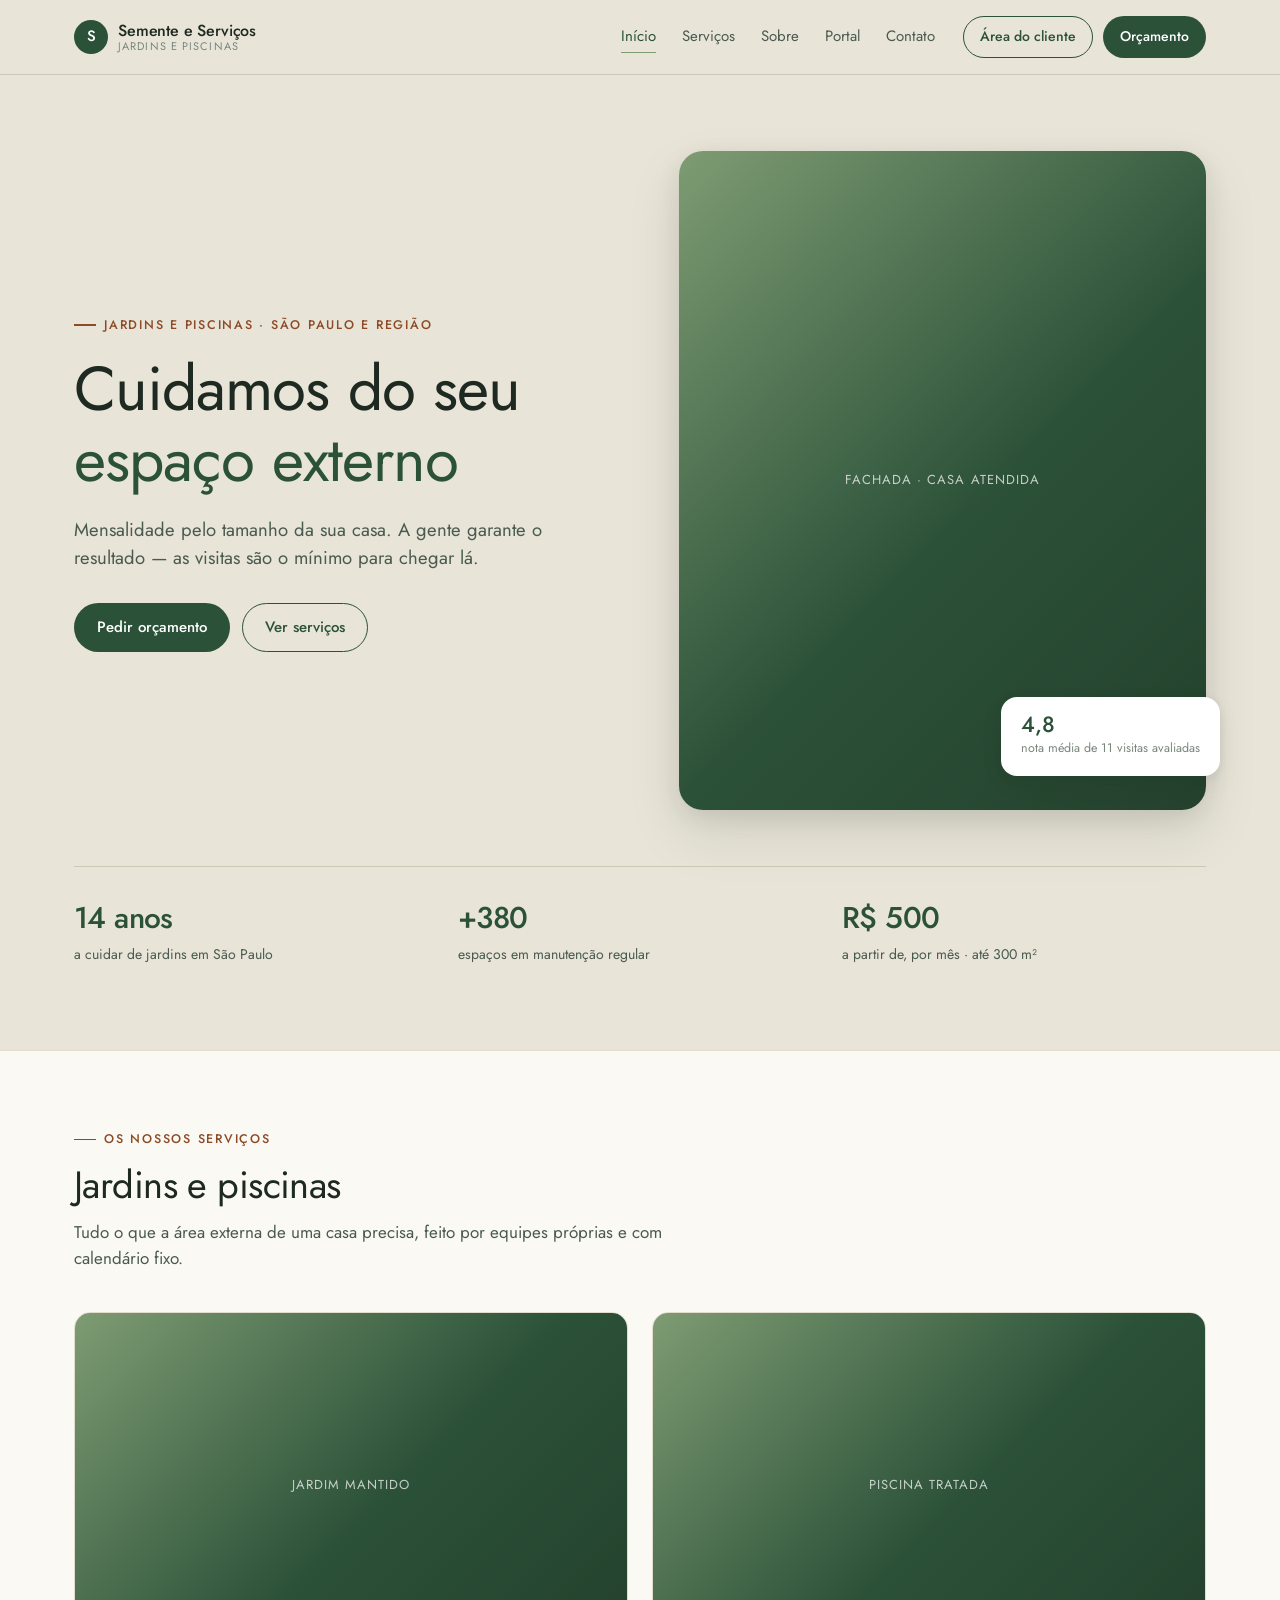
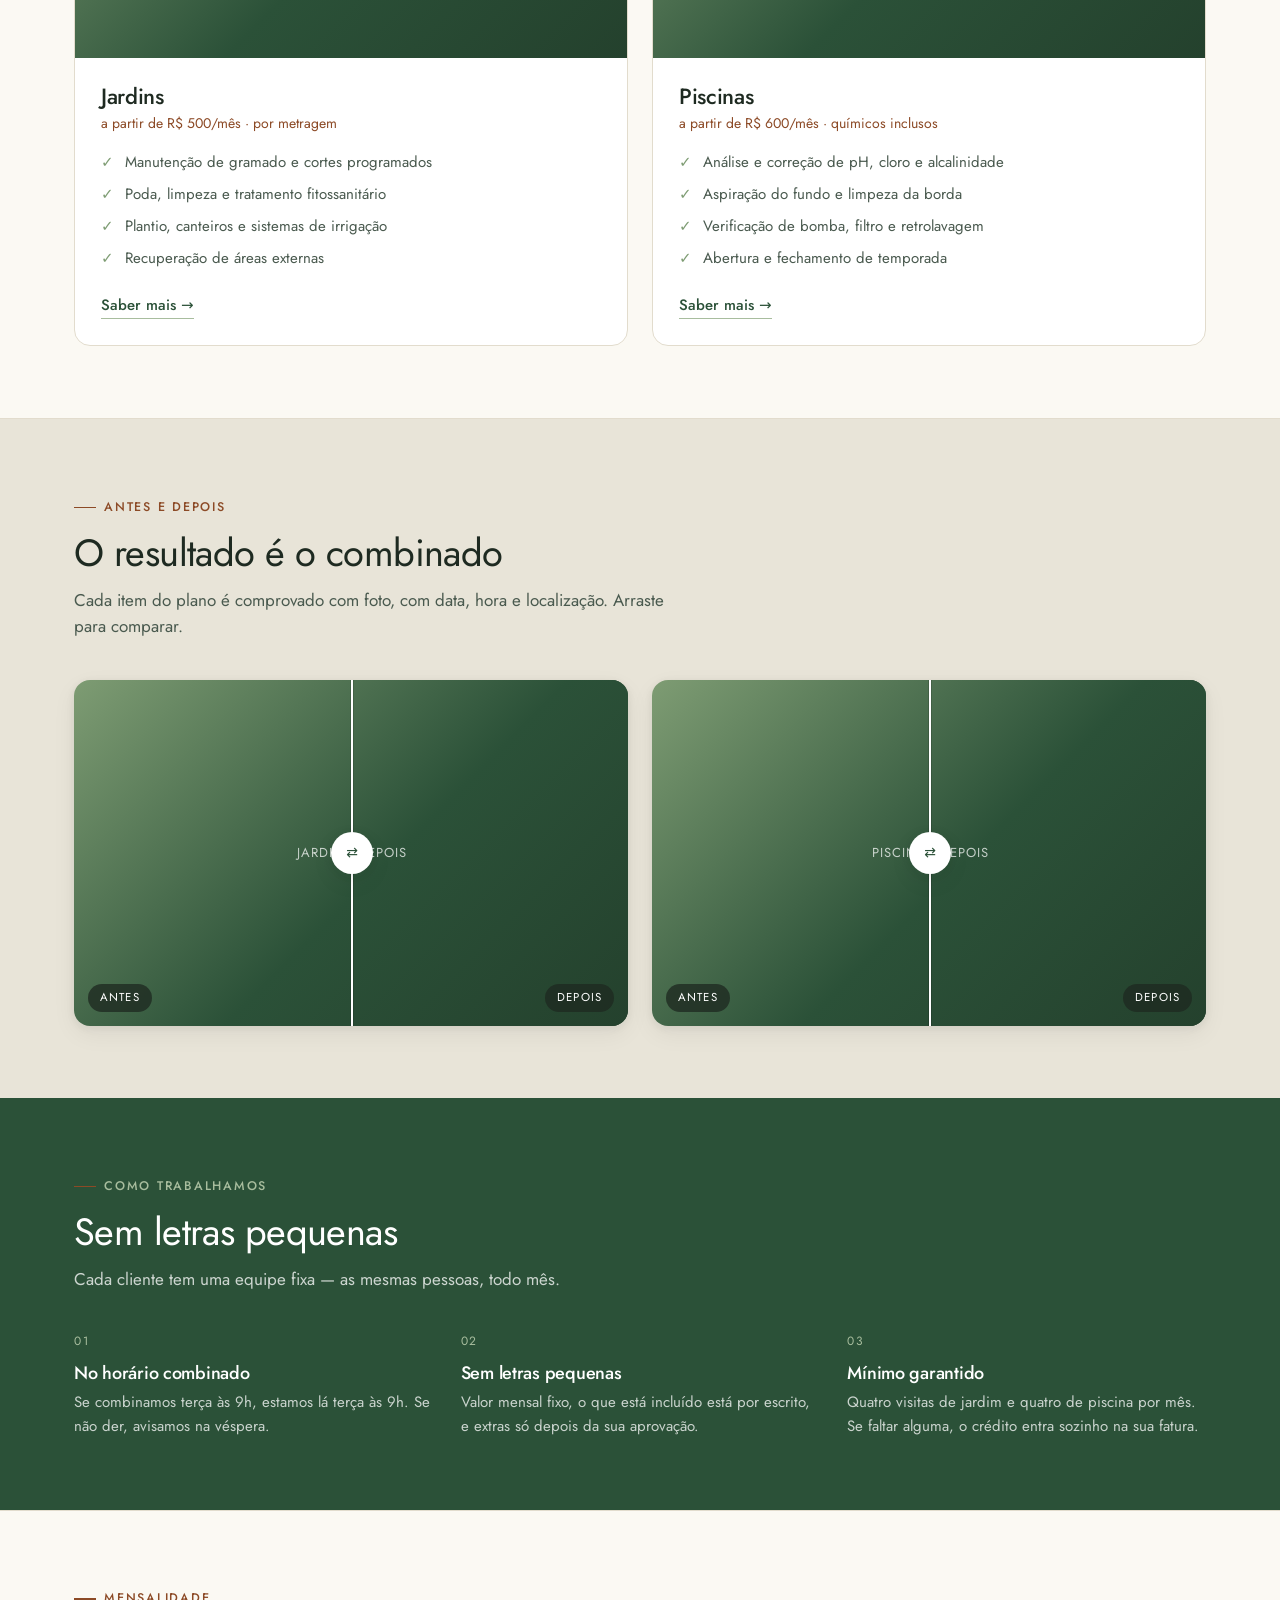
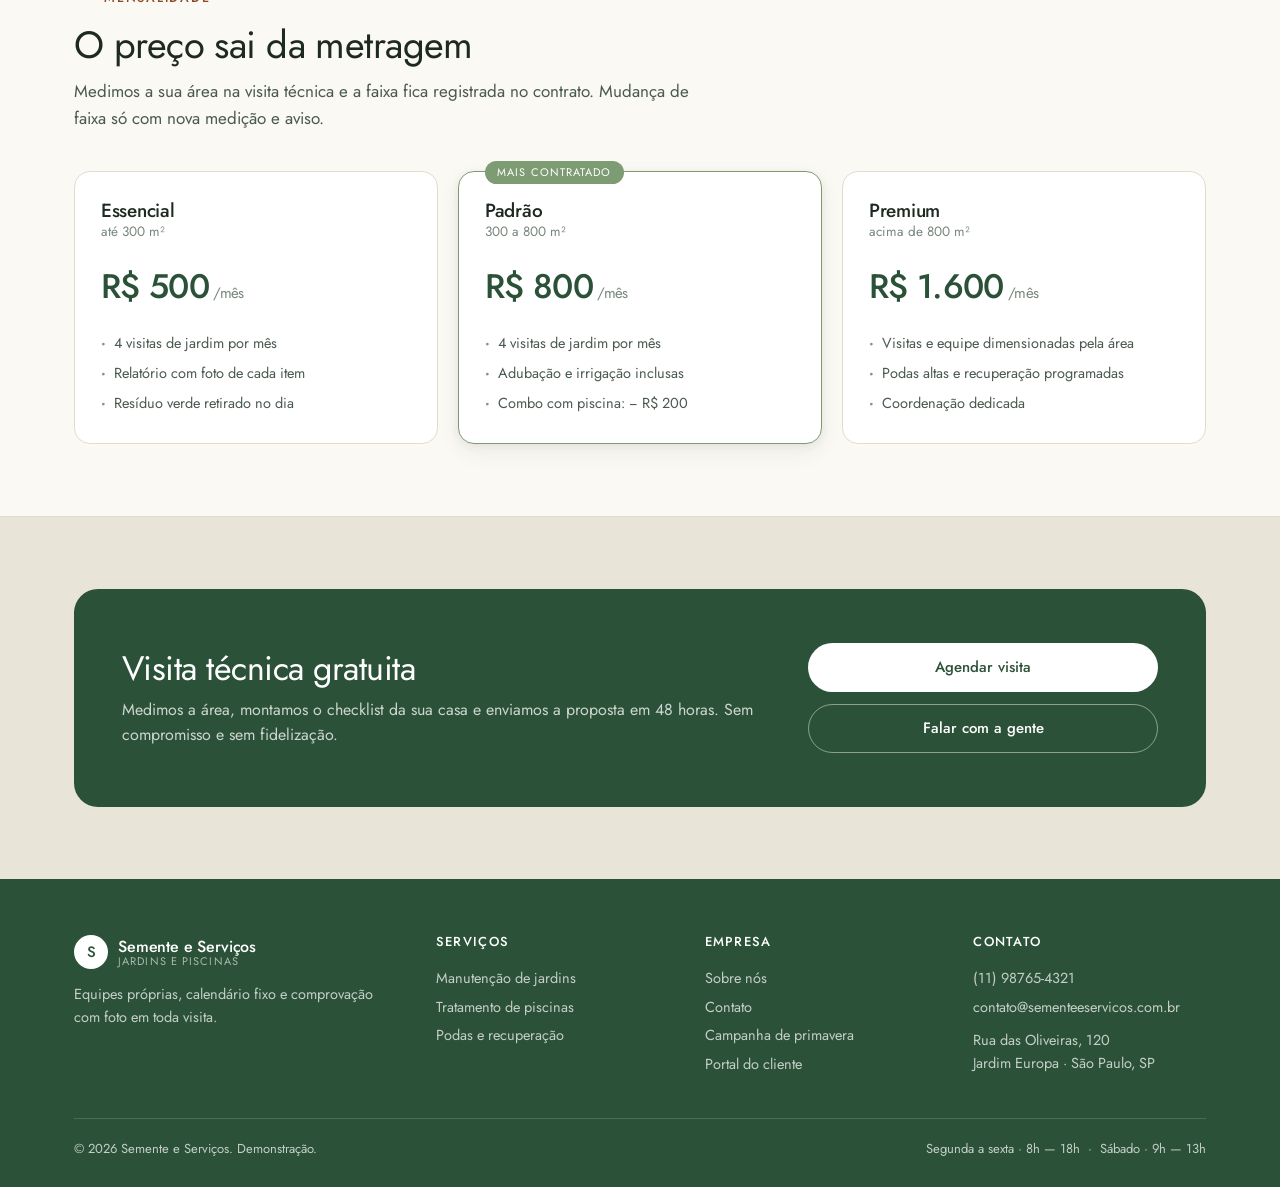
==== index.html @ b5c0483f "Site institucional e plataforma Semente e Servicos (demonstracao) Implementa os mockups do projeto C" ====
<!DOCTYPE html>
<html lang="pt-BR">
<head>
<meta charset="utf-8">
<meta name="viewport" content="width=device-width, initial-scale=1">
<title>Semente e Serviços — jardins e piscinas em São Paulo</title>
<meta name="description" content="Manutenção de jardins e piscinas por mensalidade calculada pela metragem da sua casa. Equipes próprias, calendário fixo e relatório com foto de cada visita.">
<link rel="preconnect" href="https://fonts.googleapis.com">
<link rel="preconnect" href="https://fonts.gstatic.com" crossorigin>
<link href="https://fonts.googleapis.com/css2?family=Jost:wght@300;400;500;600&display=swap" rel="stylesheet">
<link rel="stylesheet" href="assets/css/base.css">
<link rel="stylesheet" href="assets/css/site.css">
</head>
<body>

<header class="nav">
  <div class="wrap nav__in">
    <a class="nav__logo" href="index.html">
      <span class="nav__mark">S</span>
      <span class="nav__name">Semente e Serviços<small>jardins e piscinas</small></span>
    </a>
    <nav class="nav__links">
      <a href="index.html" aria-current="page">Início</a>
      <a href="servicos.html">Serviços</a>
      <a href="sobre.html">Sobre</a>
      <a href="app/index.html">Portal</a>
      <a href="contato.html">Contato</a>
    </nav>
    <div class="nav__cta">
      <a class="btn btn--ghost btn--sm" href="app/index.html">Área do cliente</a>
      <a class="btn btn--primary btn--sm" href="agendar.html">Orçamento</a>
      <button class="nav__burger" aria-expanded="false" aria-label="Abrir menu">☰</button>
    </div>
  </div>
</header>

<main>

  <section class="hero">
    <div class="wrap hero__grid">
      <div>
        <span class="eyebrow">Jardins e piscinas · São Paulo e região</span>
        <h1>Cuidamos do seu <em>espaço externo</em></h1>
        <p class="hero__lead">Mensalidade pelo tamanho da sua casa. A gente garante o resultado — as visitas são o mínimo para chegar lá.</p>
        <div class="hero__actions">
          <a class="btn btn--primary" href="agendar.html">Pedir orçamento</a>
          <a class="btn btn--ghost" href="servicos.html">Ver serviços</a>
        </div>
      </div>
      <div class="hero__media">
        <div class="ph" data-label="Fachada · casa atendida">
          <img src="assets/img/fachada-casa.jpg" alt="Fachada de uma casa com jardim mantido pela equipe">
        </div>
        <div class="hero__badge">
          <div><b>4,8</b><span>nota média de 11 visitas avaliadas</span></div>
        </div>
      </div>
    </div>

    <div class="wrap">
      <div class="stats">
        <div class="stat"><b>14 anos</b><span>a cuidar de jardins em São Paulo</span></div>
        <div class="stat"><b>+380</b><span>espaços em manutenção regular</span></div>
        <div class="stat"><b>R$ 500</b><span>a partir de, por mês · até 300 m²</span></div>
      </div>
    </div>
  </section>

  <section class="sec sec--paper">
    <div class="wrap">
      <div class="sec__head">
        <span class="eyebrow">Os nossos serviços</span>
        <h2>Jardins e piscinas</h2>
        <p class="sec__lead">Tudo o que a área externa de uma casa precisa, feito por equipes próprias e com calendário fixo.</p>
      </div>

      <div class="cards">
        <article class="card">
          <div class="ph" data-label="Jardim mantido">
            <img src="assets/img/jardim-depois.jpg" alt="Jardim com gramado recortado e canteiros limpos">
          </div>
          <div class="card__body">
            <h3>Jardins</h3>
            <p class="card__price">a partir de R$ 500/mês · por metragem</p>
            <ul>
              <li>Manutenção de gramado e cortes programados</li>
              <li>Poda, limpeza e tratamento fitossanitário</li>
              <li>Plantio, canteiros e sistemas de irrigação</li>
              <li>Recuperação de áreas externas</li>
            </ul>
            <div class="card__foot"><a class="link-arrow" href="servicos.html">Saber mais →</a></div>
          </div>
        </article>

        <article class="card">
          <div class="ph" data-label="Piscina tratada">
            <img src="assets/img/piscina-depois.jpg" alt="Piscina com água tratada e borda limpa">
          </div>
          <div class="card__body">
            <h3>Piscinas</h3>
            <p class="card__price">a partir de R$ 600/mês · químicos inclusos</p>
            <ul>
              <li>Análise e correção de pH, cloro e alcalinidade</li>
              <li>Aspiração do fundo e limpeza da borda</li>
              <li>Verificação de bomba, filtro e retrolavagem</li>
              <li>Abertura e fechamento de temporada</li>
            </ul>
            <div class="card__foot"><a class="link-arrow" href="servicos.html">Saber mais →</a></div>
          </div>
        </article>
      </div>
    </div>
  </section>

  <section class="sec">
    <div class="wrap">
      <div class="sec__head">
        <span class="eyebrow">Antes e depois</span>
        <h2>O resultado é o combinado</h2>
        <p class="sec__lead">Cada item do plano é comprovado com foto, com data, hora e localização. Arraste para comparar.</p>
      </div>

      <div class="ba-grid">
        <div class="ba" data-ba tabindex="0" role="slider" aria-label="Comparar jardim antes e depois" aria-valuemin="0" aria-valuemax="100" aria-valuenow="50">
          <div class="ba__layer">
            <div class="ph" data-label="Jardim · antes"><img src="assets/img/jardim-antes.jpg" alt="Jardim antes da manutenção"></div>
          </div>
          <div class="ba__layer ba__layer--after">
            <div class="ph" data-label="Jardim · depois"><img src="assets/img/jardim-depois.jpg" alt="Jardim depois da manutenção"></div>
          </div>
          <span class="ba__tag ba__tag--l">Antes</span>
          <span class="ba__tag ba__tag--r">Depois</span>
          <div class="ba__handle"><span class="ba__grip">⇄</span></div>
        </div>

        <div class="ba" data-ba tabindex="0" role="slider" aria-label="Comparar piscina antes e depois" aria-valuemin="0" aria-valuemax="100" aria-valuenow="50">
          <div class="ba__layer">
            <div class="ph" data-label="Piscina · antes"><img src="assets/img/piscina-antes.jpg" alt="Piscina antes do tratamento"></div>
          </div>
          <div class="ba__layer ba__layer--after">
            <div class="ph" data-label="Piscina · depois"><img src="assets/img/piscina-depois.jpg" alt="Piscina depois do tratamento"></div>
          </div>
          <span class="ba__tag ba__tag--l">Antes</span>
          <span class="ba__tag ba__tag--r">Depois</span>
          <div class="ba__handle"><span class="ba__grip">⇄</span></div>
        </div>
      </div>
    </div>
  </section>

  <section class="sec sec--green">
    <div class="wrap">
      <div class="sec__head">
        <span class="eyebrow" style="color:var(--sage-pale)">Como trabalhamos</span>
        <h2>Sem letras pequenas</h2>
        <p class="sec__lead">Cada cliente tem uma equipe fixa — as mesmas pessoas, todo mês.</p>
      </div>
      <div class="princ">
        <div class="princ__item">
          <span class="princ__n">01</span>
          <h3>No horário combinado</h3>
          <p>Se combinamos terça às 9h, estamos lá terça às 9h. Se não der, avisamos na véspera.</p>
        </div>
        <div class="princ__item">
          <span class="princ__n">02</span>
          <h3>Sem letras pequenas</h3>
          <p>Valor mensal fixo, o que está incluído está por escrito, e extras só depois da sua aprovação.</p>
        </div>
        <div class="princ__item">
          <span class="princ__n">03</span>
          <h3>Mínimo garantido</h3>
          <p>Quatro visitas de jardim e quatro de piscina por mês. Se faltar alguma, o crédito entra sozinho na sua fatura.</p>
        </div>
      </div>
    </div>
  </section>

  <section class="sec sec--paper">
    <div class="wrap">
      <div class="sec__head">
        <span class="eyebrow">Mensalidade</span>
        <h2>O preço sai da metragem</h2>
        <p class="sec__lead">Medimos a sua área na visita técnica e a faixa fica registrada no contrato. Mudança de faixa só com nova medição e aviso.</p>
      </div>
      <div class="tiers">
        <div class="tier">
          <h3>Essencial</h3>
          <p class="tier__m2">até 300 m²</p>
          <p class="tier__v">R$ 500<small> /mês</small></p>
          <ul>
            <li>4 visitas de jardim por mês</li>
            <li>Relatório com foto de cada item</li>
            <li>Resíduo verde retirado no dia</li>
          </ul>
        </div>
        <div class="tier tier--hi">
          <h3>Padrão</h3>
          <p class="tier__m2">300 a 800 m²</p>
          <p class="tier__v">R$ 800<small> /mês</small></p>
          <ul>
            <li>4 visitas de jardim por mês</li>
            <li>Adubação e irrigação inclusas</li>
            <li>Combo com piscina: − R$ 200</li>
          </ul>
        </div>
        <div class="tier">
          <h3>Premium</h3>
          <p class="tier__m2">acima de 800 m²</p>
          <p class="tier__v">R$ 1.600<small> /mês</small></p>
          <ul>
            <li>Visitas e equipe dimensionadas pela área</li>
            <li>Podas altas e recuperação programadas</li>
            <li>Coordenação dedicada</li>
          </ul>
        </div>
      </div>
    </div>
  </section>

  <section class="sec">
    <div class="wrap">
      <div class="cta">
        <div>
          <h2>Visita técnica gratuita</h2>
          <p>Medimos a área, montamos o checklist da sua casa e enviamos a proposta em 48 horas. Sem compromisso e sem fidelização.</p>
        </div>
        <div class="cta__actions">
          <a class="btn btn--primary" href="agendar.html">Agendar visita</a>
          <a class="btn btn--ghost" href="contato.html">Falar com a gente</a>
        </div>
      </div>
    </div>
  </section>

</main>

<footer class="foot">
  <div class="wrap">
    <div class="foot__grid">
      <div>
        <div class="nav__logo" style="margin-bottom:14px">
          <span class="nav__mark" style="background:#fff;color:var(--green)">S</span>
          <span class="nav__name" style="color:#fff">Semente e Serviços<small style="color:rgba(255,255,255,.6)">jardins e piscinas</small></span>
        </div>
        <p>Equipes próprias, calendário fixo e comprovação com foto em toda visita.</p>
      </div>
      <div>
        <h4>Serviços</h4>
        <a href="servicos.html">Manutenção de jardins</a>
        <a href="servicos.html">Tratamento de piscinas</a>
        <a href="servicos.html">Podas e recuperação</a>
      </div>
      <div>
        <h4>Empresa</h4>
        <a href="sobre.html">Sobre nós</a>
        <a href="contato.html">Contato</a>
        <a href="campanha.html">Campanha de primavera</a>
        <a href="app/index.html">Portal do cliente</a>
      </div>
      <div>
        <h4>Contato</h4>
        <a href="tel:+5511987654321">(11) 98765-4321</a>
        <a href="mailto:contato@sementeeservicos.com.br">contato@sementeeservicos.com.br</a>
        <p style="margin-top:8px">Rua das Oliveiras, 120<br>Jardim Europa · São Paulo, SP</p>
      </div>
    </div>
    <div class="foot__bar">
      <span>© <span data-year>2026</span> Semente e Serviços. Demonstração.</span>
      <span>Segunda a sexta · 8h — 18h &nbsp;·&nbsp; Sábado · 9h — 13h</span>
    </div>
  </div>
</footer>

<script src="assets/js/site.js"></script>
</body>
</html>
---- assets/css/base.css ----
/* Semente e Serviços — tokens de marca
   Extraídos dos mockups de design (Claude Design): fundo creme, verde escuro,
   verde-sálvia e terracota, tipografia Jost. */

:root {
  /* cor */
  --cream:        #E8E4D8;
  --cream-deep:   #DCD6C6;
  --green:        #2B5138;
  --green-soft:   #3C6B4B;
  --sage:         #7E9C73;
  --sage-pale:    #A8BD9E;
  --terra:        #8C4A26;
  --terra-soft:   #B06A42;

  --ink:          #1E2A21;
  --ink-2:        #4A5A4F;
  --ink-3:        #78877C;
  --line:         #CFC8B6;
  --line-soft:    #E2DCCD;
  --paper:        #FFFFFF;
  --paper-warm:   #FBF9F3;

  --ok:           #3C6B4B;
  --warn:         #B07A22;
  --danger:       #A33B29;
  --info:         #2F5E7A;

  /* tipografia */
  --font: 'Jost', system-ui, -apple-system, 'Segoe UI', sans-serif;

  /* medidas */
  --r-sm: 6px;
  --r:    10px;
  --r-lg: 16px;
  --r-xl: 24px;

  --shadow-sm: 0 1px 2px rgba(30,42,33,.06), 0 1px 3px rgba(30,42,33,.05);
  --shadow:    0 2px 8px rgba(30,42,33,.07), 0 8px 24px rgba(30,42,33,.06);
  --shadow-lg: 0 8px 24px rgba(30,42,33,.10), 0 24px 56px rgba(30,42,33,.10);

  --wrap: 1180px;
}

*, *::before, *::after { box-sizing: border-box; }

html { -webkit-text-size-adjust: 100%; }

body {
  margin: 0;
  font-family: var(--font);
  font-weight: 400;
  color: var(--ink);
  background: var(--cream);
  line-height: 1.55;
  -webkit-font-smoothing: antialiased;
}

h1, h2, h3, h4 { margin: 0; font-weight: 500; line-height: 1.15; letter-spacing: -.015em; }
p { margin: 0; }
a { color: inherit; }
img { max-width: 100%; display: block; }
button, input, select, textarea { font: inherit; color: inherit; }

.wrap { width: 100%; max-width: var(--wrap); margin-inline: auto; padding-inline: 24px; }

/* Foto com degradê de reserva: se o arquivo ainda não existe, o bloco
   continua legível em vez de mostrar ícone de imagem quebrada. */
.ph {
  position: relative;
  overflow: hidden;
  background:
    linear-gradient(135deg, var(--sage) 0%, var(--green) 55%, #24412D 100%);
}
.ph > img {
  width: 100%; height: 100%; object-fit: cover; display: block;
  position: relative; z-index: 1;
}
.ph > img[data-fallback] { opacity: 0; }
.ph::after {
  content: attr(data-label);
  position: absolute; inset: 0; z-index: 0;
  display: flex; align-items: center; justify-content: center;
  padding: 16px; text-align: center;
  font-size: 13px; letter-spacing: .08em; text-transform: uppercase;
  color: rgba(255,255,255,.72);
}

.sr { position:absolute; width:1px; height:1px; padding:0; margin:-1px; overflow:hidden; clip:rect(0 0 0 0); white-space:nowrap; border:0; }

:focus-visible { outline: 2px solid var(--terra); outline-offset: 2px; border-radius: 3px; }

@media (prefers-reduced-motion: reduce) {
  *, *::before, *::after { animation-duration:.01ms !important; animation-iteration-count:1 !important; transition-duration:.01ms !important; scroll-behavior:auto !important; }
}
---- assets/css/site.css ----
/* Site institucional — Semente e Serviços */

/* ---------- navegação ---------- */
.nav {
  position: sticky; top: 0; z-index: 50;
  background: rgba(232,228,216,.92);
  backdrop-filter: saturate(150%) blur(10px);
  border-bottom: 1px solid var(--line);
}
.nav__in { display: flex; align-items: center; gap: 28px; height: 74px; }
.nav__logo { display: flex; align-items: center; gap: 10px; text-decoration: none; margin-right: auto; }
.nav__logo img { height: 34px; width: auto; }
.nav__mark {
  display: grid; place-items: center; width: 34px; height: 34px; border-radius: 50%;
  background: var(--green); color: #fff; font-size: 15px; font-weight: 500; letter-spacing: -.02em;
}
.nav__name { font-size: 16px; font-weight: 500; letter-spacing: -.01em; line-height: 1.1; }
.nav__name small { display: block; font-size: 11px; letter-spacing: .1em; text-transform: uppercase; color: var(--ink-3); font-weight: 400; }
.nav__links { display: flex; gap: 26px; }
.nav__links a { text-decoration: none; font-size: 15px; color: var(--ink-2); padding: 4px 0; border-bottom: 1.5px solid transparent; }
.nav__links a:hover { color: var(--green); }
.nav__links a[aria-current="page"] { color: var(--green); border-bottom-color: var(--sage); }
.nav__cta { display: flex; gap: 10px; align-items: center; }
.nav__burger { display: none; background: none; border: 1px solid var(--line); border-radius: var(--r-sm); padding: 8px 10px; cursor: pointer; }

@media (max-width: 900px) {
  .nav__links { display: none; }
  .nav__burger { display: block; }
  .nav.is-open .nav__links {
    display: flex; flex-direction: column; position: absolute; left: 0; right: 0; top: 74px;
    background: var(--cream); border-bottom: 1px solid var(--line); padding: 16px 24px; gap: 14px;
  }
  .nav__cta .btn--ghost { display: none; }
}

/* ---------- botões ---------- */
.btn {
  display: inline-flex; align-items: center; justify-content: center; gap: 8px;
  padding: 12px 22px; border-radius: 999px; border: 1.5px solid transparent;
  font-size: 15px; font-weight: 500; text-decoration: none; cursor: pointer;
  transition: background .18s ease, color .18s ease, border-color .18s ease, transform .18s ease;
}
.btn:active { transform: translateY(1px); }
.btn--primary { background: var(--green); color: #fff; }
.btn--primary:hover { background: #22412C; }
.btn--terra { background: var(--terra); color: #fff; }
.btn--terra:hover { background: #753C1E; }
.btn--ghost { background: transparent; color: var(--green); border-color: var(--green); }
.btn--ghost:hover { background: rgba(43,81,56,.07); }
.btn--sm { padding: 9px 16px; font-size: 14px; }

/* ---------- hero ---------- */
.hero { padding: 76px 0 84px; }
.hero__grid { display: grid; grid-template-columns: 1.02fr .98fr; gap: 56px; align-items: center; }
.eyebrow {
  display: inline-flex; align-items: center; gap: 8px;
  font-size: 12.5px; letter-spacing: .14em; text-transform: uppercase; color: var(--terra); font-weight: 500;
}
.eyebrow::before { content: ""; width: 22px; height: 1.5px; background: var(--terra); }
.hero h1 { font-size: clamp(38px, 5.2vw, 62px); margin: 18px 0 20px; font-weight: 400; }
.hero h1 em { font-style: normal; color: var(--green); }
.hero__lead { font-size: 18.5px; color: var(--ink-2); max-width: 46ch; }
.hero__actions { display: flex; flex-wrap: wrap; gap: 12px; margin-top: 30px; }
.hero__media { position: relative; }
.hero__media .ph { border-radius: var(--r-xl); aspect-ratio: 4/5; box-shadow: var(--shadow-lg); }
.hero__badge {
  position: absolute; right: -14px; bottom: 34px;
  background: var(--paper); border-radius: var(--r-lg); padding: 16px 20px; box-shadow: var(--shadow);
  display: flex; align-items: center; gap: 12px; max-width: 230px;
}
.hero__badge b { display: block; font-size: 22px; font-weight: 500; color: var(--green); line-height: 1; }
.hero__badge span { font-size: 12.5px; color: var(--ink-3); }

.stats { display: grid; grid-template-columns: repeat(3, 1fr); gap: 20px; margin-top: 56px; border-top: 1px solid var(--line); padding-top: 28px; }
.stat b { display: block; font-size: 30px; font-weight: 500; color: var(--green); letter-spacing: -.02em; }
.stat span { font-size: 14px; color: var(--ink-2); }

@media (max-width: 940px) {
  .hero { padding: 48px 0 56px; }
  .hero__grid { grid-template-columns: 1fr; gap: 36px; }
  .hero__media { order: -1; }
  .hero__media .ph { aspect-ratio: 4/3; }
  .hero__badge { right: 12px; bottom: 12px; }
  .stats { grid-template-columns: 1fr; gap: 14px; }
  .stat { display: flex; align-items: baseline; gap: 12px; }
}

/* ---------- seções ---------- */
.sec { padding: 72px 0; }
.sec--paper { background: var(--paper-warm); border-block: 1px solid var(--line-soft); }
.sec--green { background: var(--green); color: #fff; }
.sec--green .sec__lead { color: rgba(255,255,255,.76); }
.sec__head { max-width: 62ch; margin-bottom: 40px; }
.sec__head h2 { font-size: clamp(27px, 3.2vw, 38px); margin: 14px 0 12px; font-weight: 400; }
.sec__lead { color: var(--ink-2); font-size: 17px; }

/* ---------- cards de serviço ---------- */
.cards { display: grid; grid-template-columns: repeat(2, 1fr); gap: 24px; }
.card {
  background: var(--paper); border: 1px solid var(--line-soft); border-radius: var(--r-lg);
  overflow: hidden; display: flex; flex-direction: column;
  transition: box-shadow .2s ease, transform .2s ease;
}
.card:hover { box-shadow: var(--shadow); transform: translateY(-2px); }
.card .ph { aspect-ratio: 16/10; }
.card__body { padding: 26px 26px 28px; display: flex; flex-direction: column; flex: 1; }
.card__body h3 { font-size: 22px; margin-bottom: 4px; }
.card__price { font-size: 14px; color: var(--terra); margin-bottom: 16px; }
.card ul { list-style: none; margin: 0 0 22px; padding: 0; display: grid; gap: 9px; }
.card li { font-size: 15px; color: var(--ink-2); padding-left: 24px; position: relative; }
.card li::before { content: "✓"; position: absolute; left: 0; color: var(--sage); font-weight: 500; }
.card__foot { margin-top: auto; }
.link-arrow { color: var(--green); text-decoration: none; font-size: 15px; font-weight: 500; border-bottom: 1.5px solid var(--sage-pale); padding-bottom: 2px; }
.link-arrow:hover { border-bottom-color: var(--green); }

@media (max-width: 800px) { .cards { grid-template-columns: 1fr; } }

/* ---------- antes / depois ---------- */
.ba { position: relative; border-radius: var(--r-lg); overflow: hidden; aspect-ratio: 16/10; box-shadow: var(--shadow); user-select: none; touch-action: none; cursor: ew-resize; }
.ba__layer { position: absolute; inset: 0; }
.ba__layer .ph { width: 100%; height: 100%; border-radius: 0; }
.ba__layer--after { clip-path: inset(0 0 0 var(--split, 50%)); }
.ba__handle { position: absolute; top: 0; bottom: 0; left: var(--split, 50%); width: 2px; background: #fff; box-shadow: 0 0 0 1px rgba(0,0,0,.14); z-index: 3; }
.ba__grip { position: absolute; top: 50%; left: 50%; translate: -50% -50%; width: 42px; height: 42px; border-radius: 50%; background: #fff; box-shadow: var(--shadow); display: grid; place-items: center; font-size: 14px; color: var(--green); }
.ba__tag { position: absolute; bottom: 14px; z-index: 3; background: rgba(30,42,33,.78); color: #fff; font-size: 11.5px; letter-spacing: .1em; text-transform: uppercase; padding: 5px 12px; border-radius: 999px; }
.ba__tag--l { left: 14px; }
.ba__tag--r { right: 14px; }

.ba-grid { display: grid; grid-template-columns: repeat(2, 1fr); gap: 24px; }
@media (max-width: 800px) { .ba-grid { grid-template-columns: 1fr; } }

/* ---------- princípios ---------- */
.princ { display: grid; grid-template-columns: repeat(3, 1fr); gap: 28px; }
.princ__item h3 { font-size: 18px; margin-bottom: 8px; }
.princ__item p { font-size: 15px; color: var(--ink-2); }
.princ__n { font-size: 12px; letter-spacing: .14em; color: var(--sage); display: block; margin-bottom: 12px; }
.sec--green .princ__item p { color: rgba(255,255,255,.75); }
.sec--green .princ__n { color: var(--sage-pale); }
@media (max-width: 800px) { .princ { grid-template-columns: 1fr; gap: 22px; } }

/* ---------- faixas de preço ---------- */
.tiers { display: grid; grid-template-columns: repeat(3, 1fr); gap: 20px; }
.tier { background: var(--paper); border: 1px solid var(--line-soft); border-radius: var(--r-lg); padding: 28px 26px; }
.tier--hi { border-color: var(--sage); box-shadow: var(--shadow); position: relative; }
.tier--hi::before { content: "mais contratado"; position: absolute; top: -11px; left: 26px; background: var(--sage); color: #fff; font-size: 11px; letter-spacing: .1em; text-transform: uppercase; padding: 3px 12px; border-radius: 999px; }
.tier h3 { font-size: 19px; }
.tier__m2 { font-size: 13.5px; color: var(--ink-3); margin-bottom: 18px; }
.tier__v { font-size: 34px; font-weight: 500; color: var(--green); letter-spacing: -.02em; }
.tier__v small { font-size: 15px; color: var(--ink-3); font-weight: 400; }
.tier ul { list-style: none; padding: 0; margin: 18px 0 0; display: grid; gap: 8px; font-size: 14.5px; color: var(--ink-2); }
.tier li::before { content: "·"; color: var(--sage); margin-right: 8px; font-weight: 700; }
@media (max-width: 860px) { .tiers { grid-template-columns: 1fr; } }

/* ---------- CTA ---------- */
.cta { background: var(--green); color: #fff; border-radius: var(--r-xl); padding: 54px 48px; display: grid; grid-template-columns: 1.3fr .7fr; gap: 36px; align-items: center; }
.cta h2 { font-size: clamp(26px, 3vw, 34px); font-weight: 400; margin-bottom: 10px; }
.cta p { color: rgba(255,255,255,.76); }
.cta__actions { display: flex; flex-direction: column; gap: 12px; }
.cta .btn--primary { background: #fff; color: var(--green); }
.cta .btn--primary:hover { background: var(--cream); }
.cta .btn--ghost { color: #fff; border-color: rgba(255,255,255,.45); }
.cta .btn--ghost:hover { background: rgba(255,255,255,.1); }
@media (max-width: 860px) { .cta { grid-template-columns: 1fr; padding: 36px 28px; } }

/* ---------- formulários ---------- */
.field { display: grid; gap: 6px; margin-bottom: 16px; }
.field > label { font-size: 13px; letter-spacing: .04em; text-transform: uppercase; color: var(--ink-3); }
.field input, .field textarea, .field select {
  background: var(--paper); border: 1px solid var(--line); border-radius: var(--r);
  padding: 12px 14px; font-size: 15.5px; width: 100%;
}
.field input:focus, .field textarea:focus, .field select:focus { border-color: var(--sage); outline: none; box-shadow: 0 0 0 3px rgba(126,156,115,.18); }
.field textarea { min-height: 120px; resize: vertical; }
.chips { display: flex; flex-wrap: wrap; gap: 8px; }
.chip { border: 1px solid var(--line); background: var(--paper); border-radius: 999px; padding: 8px 16px; font-size: 14.5px; cursor: pointer; }
.chip[aria-pressed="true"] { background: var(--green); color: #fff; border-color: var(--green); }
.form-note { font-size: 13px; color: var(--ink-3); }
.form-ok { background: rgba(126,156,115,.16); border: 1px solid var(--sage); color: var(--green); border-radius: var(--r); padding: 14px 16px; font-size: 15px; margin-bottom: 16px; }

/* ---------- agendamento ---------- */
.sched { display: grid; grid-template-columns: 1.4fr .6fr; gap: 32px; align-items: start; }
.steps { display: flex; gap: 10px; align-items: center; margin-bottom: 28px; font-size: 14px; }
.steps span { display: flex; align-items: center; gap: 8px; color: var(--ink-3); }
.steps span b { width: 24px; height: 24px; border-radius: 50%; display: grid; place-items: center; background: var(--line-soft); font-size: 12.5px; font-weight: 500; }
.steps span[data-on] { color: var(--green); }
.steps span[data-on] b { background: var(--green); color: #fff; }
.steps span[data-done] b { background: var(--sage); color: #fff; }
.steps i { flex: 1; height: 1px; background: var(--line); font-style: normal; }
.cal { background: var(--paper); border: 1px solid var(--line-soft); border-radius: var(--r-lg); padding: 24px; }
.cal__head { display: flex; align-items: center; justify-content: space-between; margin-bottom: 16px; }
.cal__head h3 { font-size: 17px; }
.cal__nav { display: flex; gap: 6px; }
.cal__nav button { width: 32px; height: 32px; border-radius: 50%; border: 1px solid var(--line); background: var(--paper); cursor: pointer; }
.cal__nav button:hover { background: var(--cream); }
.cal__grid { display: grid; grid-template-columns: repeat(7, 1fr); gap: 4px; }
.cal__dow { font-size: 11.5px; letter-spacing: .06em; text-transform: uppercase; color: var(--ink-3); text-align: center; padding-bottom: 8px; }
.cal__d { aspect-ratio: 1; border: 1px solid transparent; border-radius: var(--r-sm); background: none; cursor: pointer; font-size: 14.5px; display: grid; place-items: center; }
.cal__d:hover:not(:disabled) { background: var(--cream); }
.cal__d:disabled { color: var(--line); cursor: default; }
.cal__d[aria-pressed="true"] { background: var(--green); color: #fff; }
.slots { display: flex; flex-wrap: wrap; gap: 8px; margin-top: 20px; }
.slot { border: 1px solid var(--line); background: var(--paper); border-radius: var(--r); padding: 10px 16px; font-size: 14.5px; cursor: pointer; }
.slot[aria-pressed="true"] { background: var(--green); color: #fff; border-color: var(--green); }
.summary { background: var(--paper); border: 1px solid var(--line-soft); border-radius: var(--r-lg); padding: 24px; position: sticky; top: 98px; }
.summary h3 { font-size: 16px; margin-bottom: 16px; }
.summary dl { display: grid; grid-template-columns: auto 1fr; gap: 10px 16px; margin: 0 0 20px; font-size: 14.5px; }
.summary dt { color: var(--ink-3); }
.summary dd { margin: 0; text-align: right; }
@media (max-width: 900px) { .sched { grid-template-columns: 1fr; } .summary { position: static; } }

/* ---------- rodapé ---------- */
.foot { background: var(--green); color: rgba(255,255,255,.72); padding: 56px 0 28px; font-size: 14.5px; }
.foot__grid { display: grid; grid-template-columns: 1.4fr repeat(3, 1fr); gap: 36px; }
.foot h4 { color: #fff; font-size: 13px; letter-spacing: .1em; text-transform: uppercase; margin-bottom: 14px; font-weight: 500; }
.foot a { color: rgba(255,255,255,.72); text-decoration: none; display: block; padding: 3px 0; }
.foot a:hover { color: #fff; }
.foot__bar { border-top: 1px solid rgba(255,255,255,.16); margin-top: 40px; padding-top: 20px; display: flex; justify-content: space-between; gap: 16px; flex-wrap: wrap; font-size: 13px; }
@media (max-width: 860px) { .foot__grid { grid-template-columns: 1fr 1fr; gap: 28px; } }

/* ---------- campanha ---------- */
.banner { background: var(--terra); color: #fff; font-size: 14.5px; padding: 11px 0; }
.banner__in { display: flex; align-items: center; gap: 16px; flex-wrap: wrap; justify-content: center; }
.banner a { color: #fff; font-weight: 500; }
.countdown { display: flex; gap: 10px; }
.countdown div { background: var(--paper); border-radius: var(--r); padding: 12px 14px; text-align: center; min-width: 62px; }
.countdown b { display: block; font-size: 24px; font-weight: 500; color: var(--green); line-height: 1; }
.countdown span { font-size: 11px; letter-spacing: .08em; text-transform: uppercase; color: var(--ink-3); }

/* ---------- breadcrumb / página interna ---------- */
.crumb { font-size: 13.5px; color: var(--ink-3); padding-top: 28px; }
.crumb a { text-decoration: none; color: var(--ink-3); }
.crumb a:hover { color: var(--green); }
.page-head { padding: 18px 0 44px; }
.page-head h1 { font-size: clamp(32px, 4.4vw, 50px); font-weight: 400; margin: 14px 0 14px; }
.page-head p { font-size: 18px; color: var(--ink-2); max-width: 60ch; }

.svc { display: grid; grid-template-columns: 180px 1fr; gap: 32px; padding: 34px 0; border-top: 1px solid var(--line); }
.svc__n { font-size: 13px; letter-spacing: .12em; text-transform: uppercase; color: var(--terra); }
.svc h3 { font-size: 24px; margin-bottom: 10px; font-weight: 400; }
.svc p { color: var(--ink-2); margin-bottom: 16px; max-width: 62ch; }
.tags { display: flex; flex-wrap: wrap; gap: 8px; }
.tag { background: rgba(126,156,115,.16); color: var(--green); border-radius: 999px; padding: 5px 14px; font-size: 13.5px; }
@media (max-width: 760px) { .svc { grid-template-columns: 1fr; gap: 12px; } }
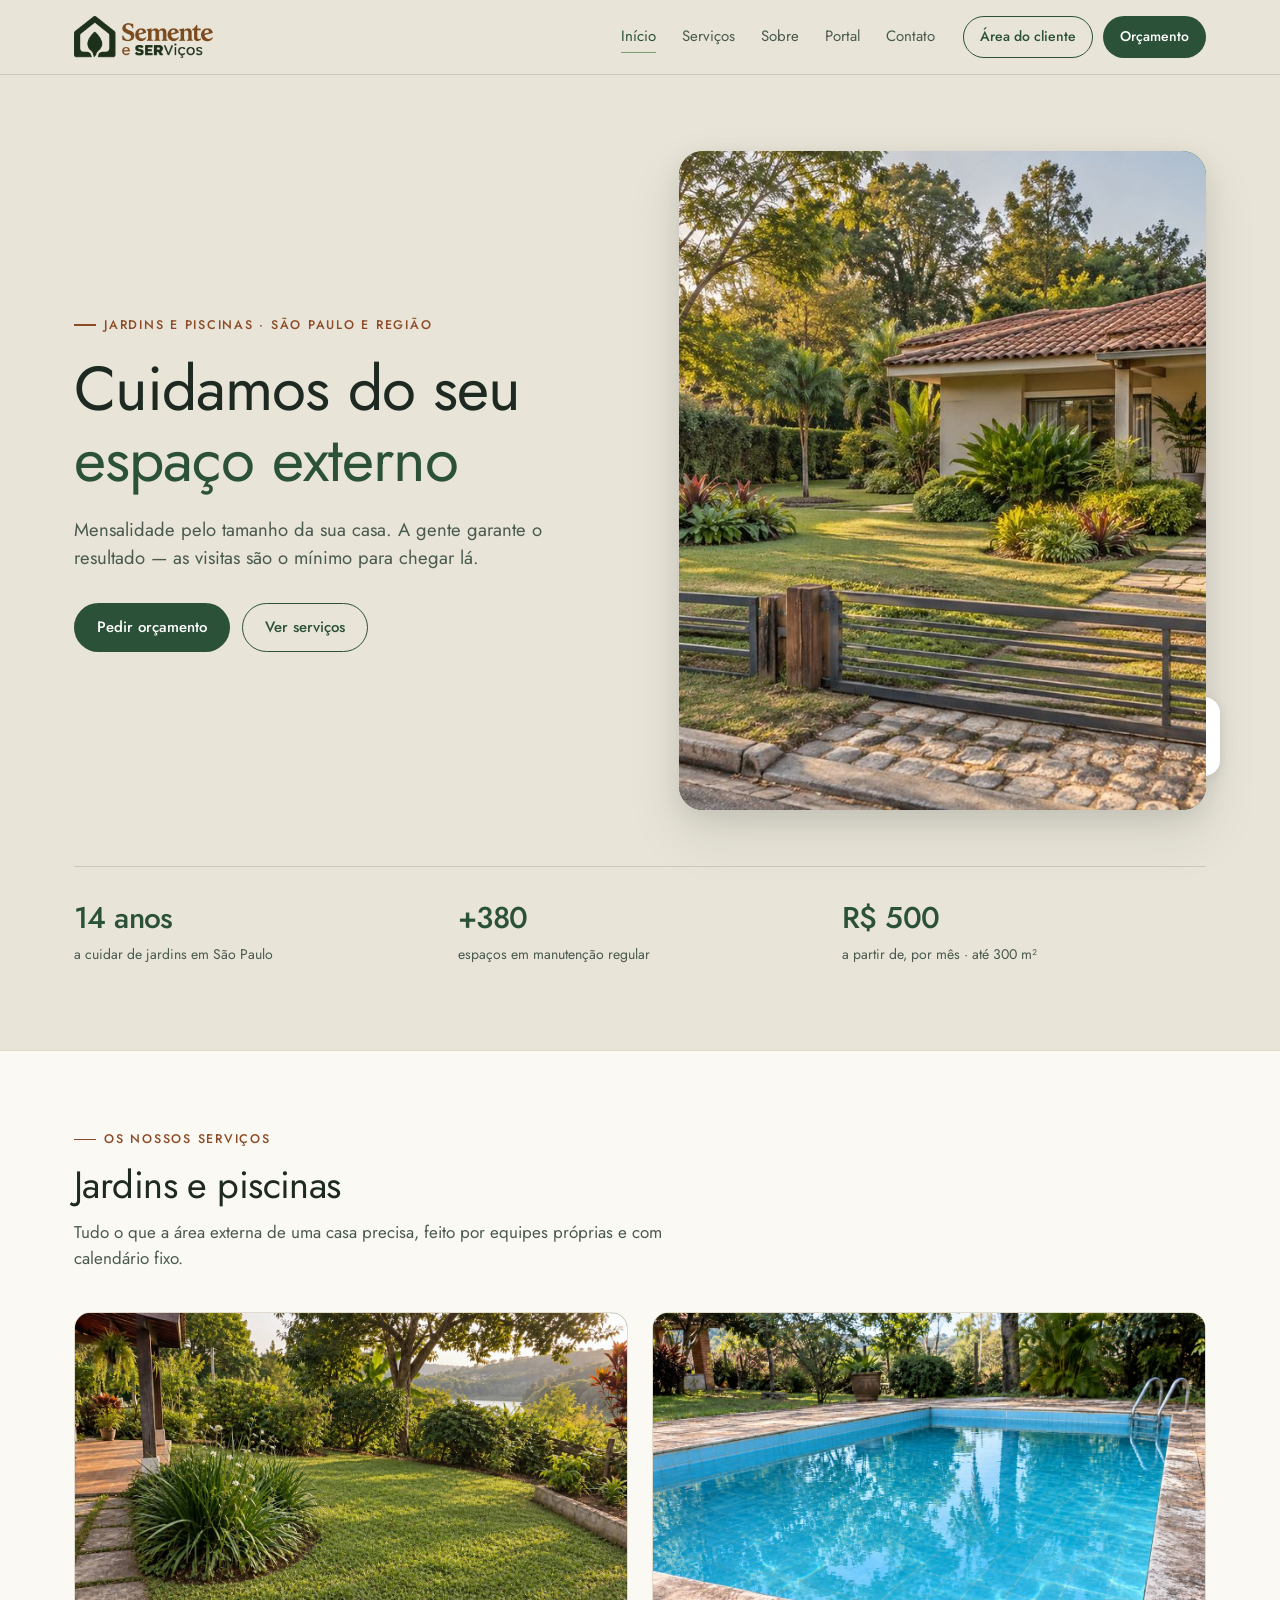
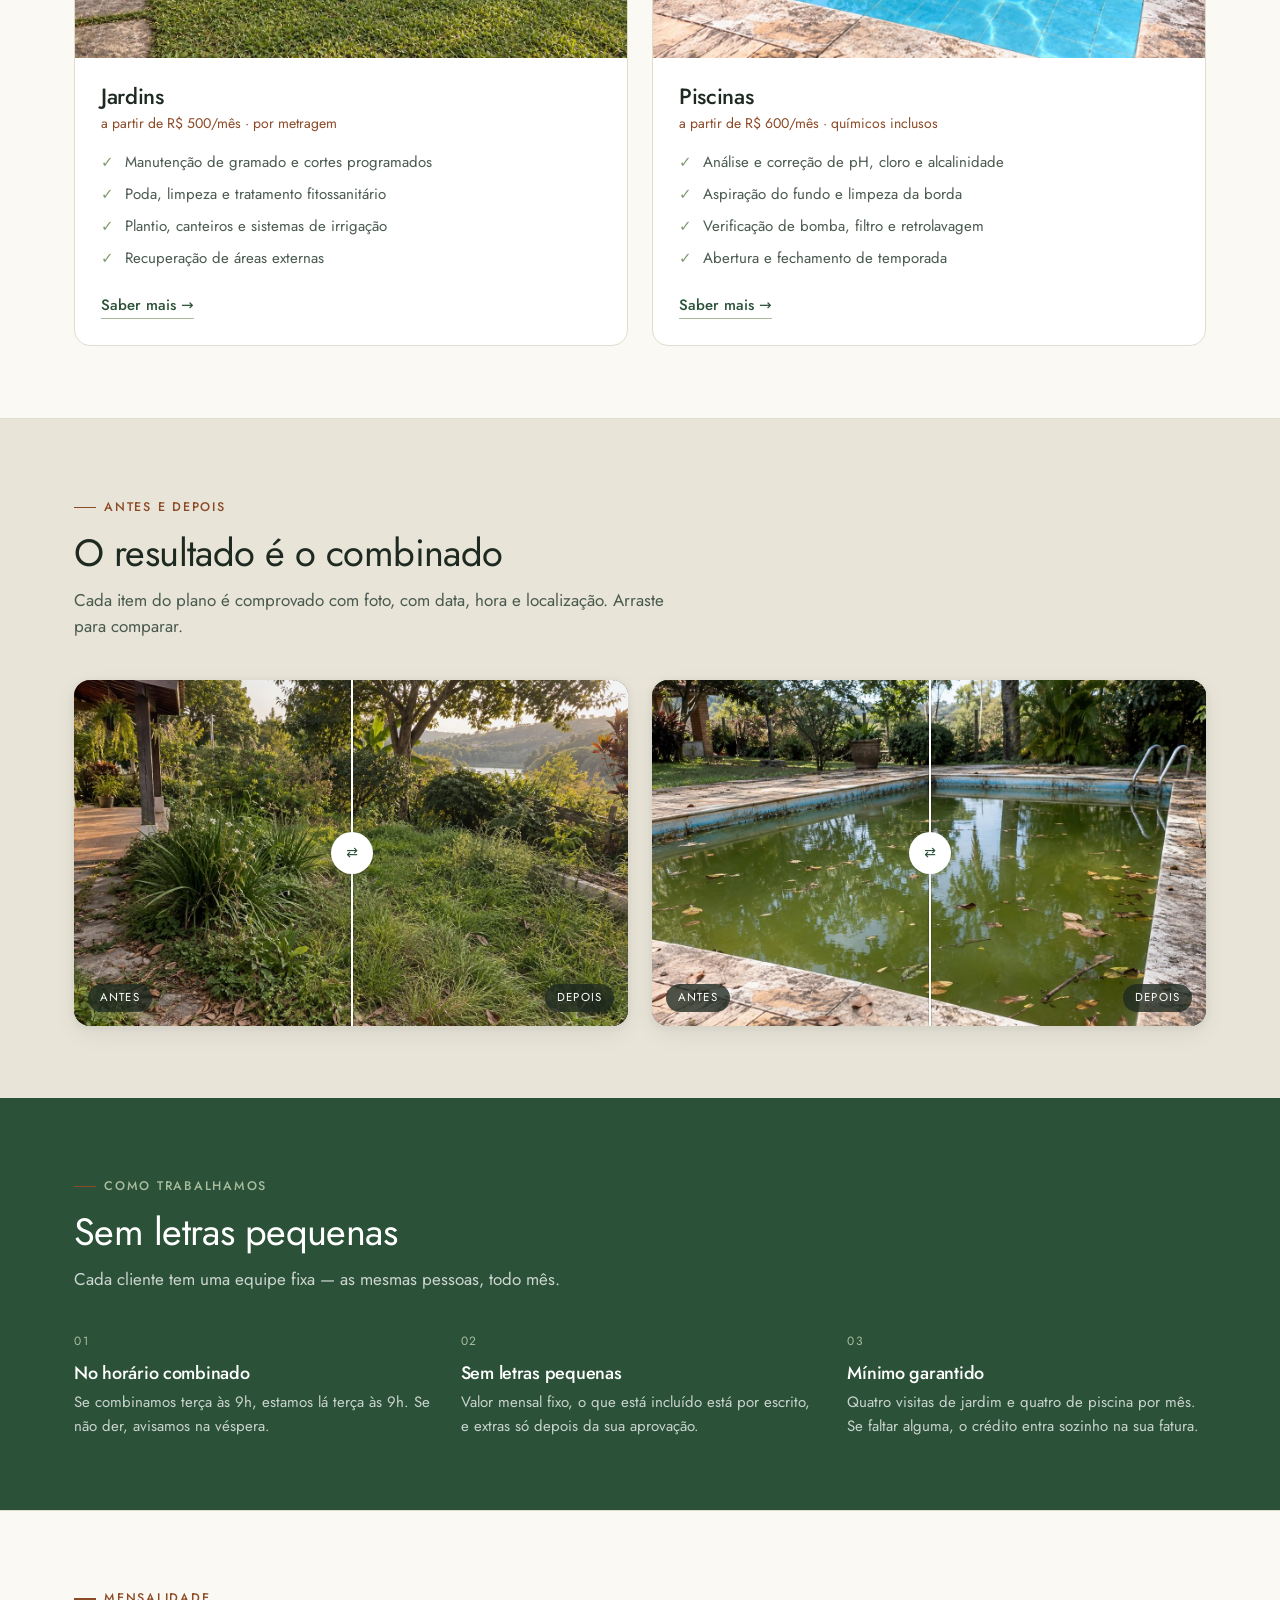
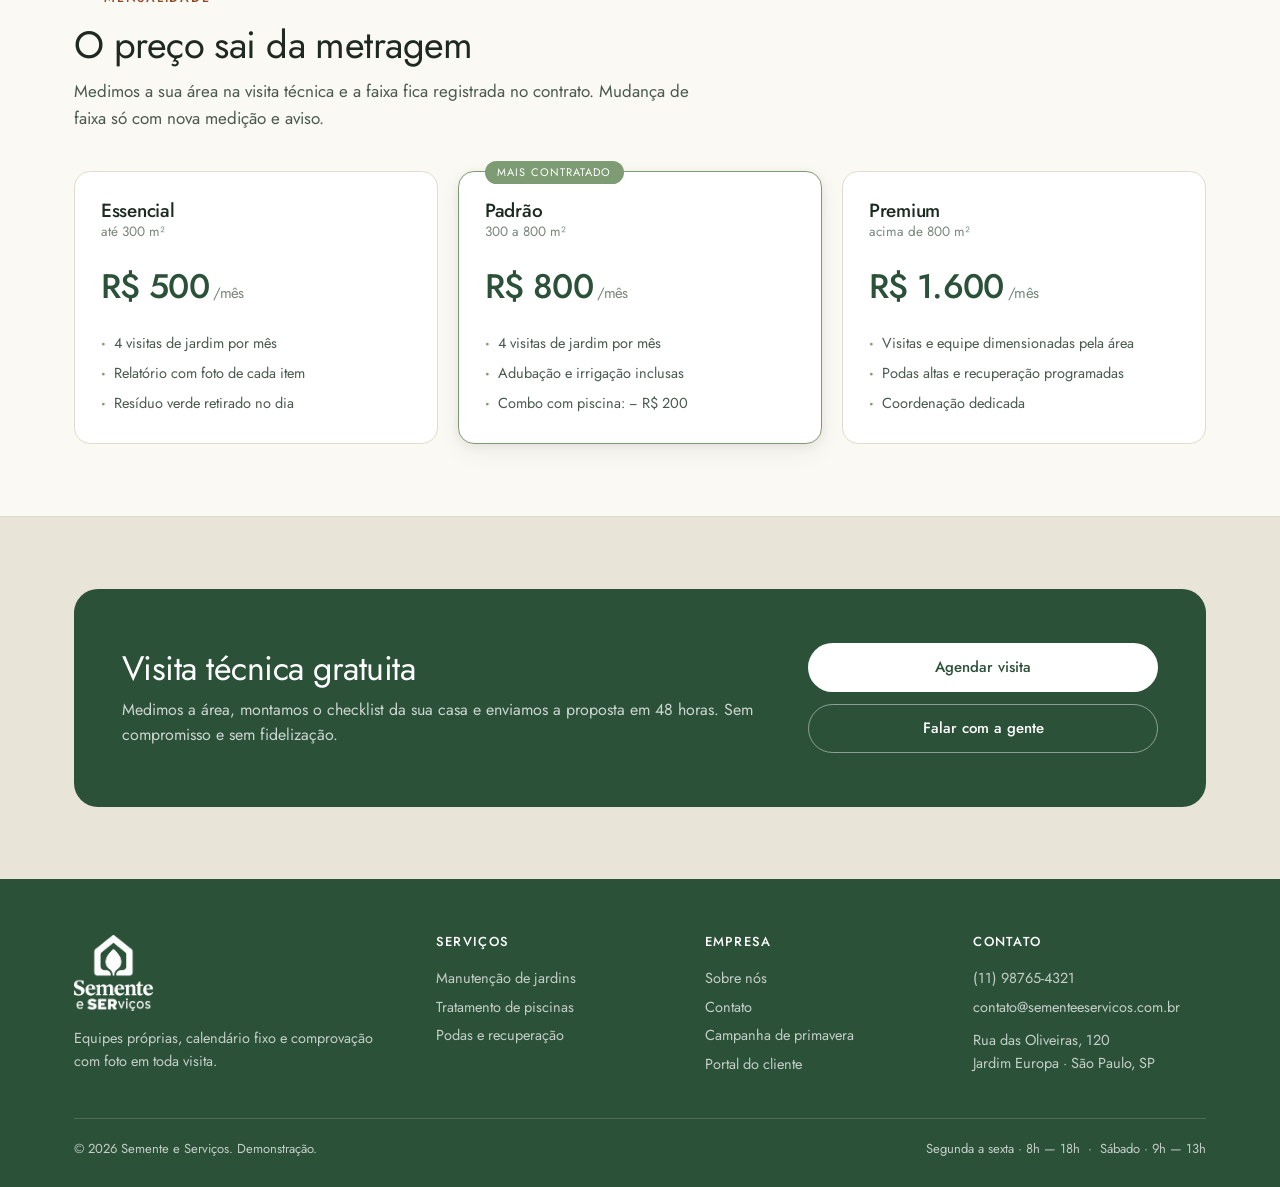
==== commit cb8892ba: "Fotos e logo reais no lugar dos marcadores Entram as 12 fotos do projeto e o kit de logo (horizontal" ====
--- a/index.html
+++ b/index.html
@@ -8,6 +8,9 @@
 <link rel="preconnect" href="https://fonts.googleapis.com">
 <link rel="preconnect" href="https://fonts.gstatic.com" crossorigin>
 <link href="https://fonts.googleapis.com/css2?family=Jost:wght@300;400;500;600&display=swap" rel="stylesheet">
+<link rel="icon" href="assets/logo/favicon-32.png" sizes="32x32">
+<link rel="icon" href="assets/logo/favicon-512.png" sizes="512x512">
+<link rel="apple-touch-icon" href="assets/logo/favicon-180.png">
 <link rel="stylesheet" href="assets/css/base.css">
 <link rel="stylesheet" href="assets/css/site.css">
 </head>
@@ -16,8 +19,7 @@
 <header class="nav">
   <div class="wrap nav__in">
     <a class="nav__logo" href="index.html">
-      <span class="nav__mark">S</span>
-      <span class="nav__name">Semente e Serviços<small>jardins e piscinas</small></span>
+      <img src="assets/logo/logo-horizontal.png" alt="Semente e Serviços" width="840" height="254">
     </a>
     <nav class="nav__links">
       <a href="index.html" aria-current="page">Início</a>
@@ -238,10 +240,7 @@
   <div class="wrap">
     <div class="foot__grid">
       <div>
-        <div class="nav__logo" style="margin-bottom:14px">
-          <span class="nav__mark" style="background:#fff;color:var(--green)">S</span>
-          <span class="nav__name" style="color:#fff">Semente e Serviços<small style="color:rgba(255,255,255,.6)">jardins e piscinas</small></span>
-        </div>
+        <img class="foot__logo" src="assets/logo/logo-vertical-clara.png" alt="Semente e Serviços" width="560" height="560">
         <p>Equipes próprias, calendário fixo e comprovação com foto em toda visita.</p>
       </div>
       <div>
--- a/assets/css/site.css
+++ b/assets/css/site.css
@@ -241,3 +241,8 @@
 .tags { display: flex; flex-wrap: wrap; gap: 8px; }
 .tag { background: rgba(126,156,115,.16); color: var(--green); border-radius: 999px; padding: 5px 14px; font-size: 13.5px; }
 @media (max-width: 760px) { .svc { grid-template-columns: 1fr; gap: 12px; } }
+
+/* ---------- logotipo ---------- */
+.nav__logo img { height: 42px; width: auto; }
+.foot__logo { height: 76px; width: auto; margin-bottom: 16px; }
+@media (max-width: 560px) { .nav__logo img { height: 34px; } }
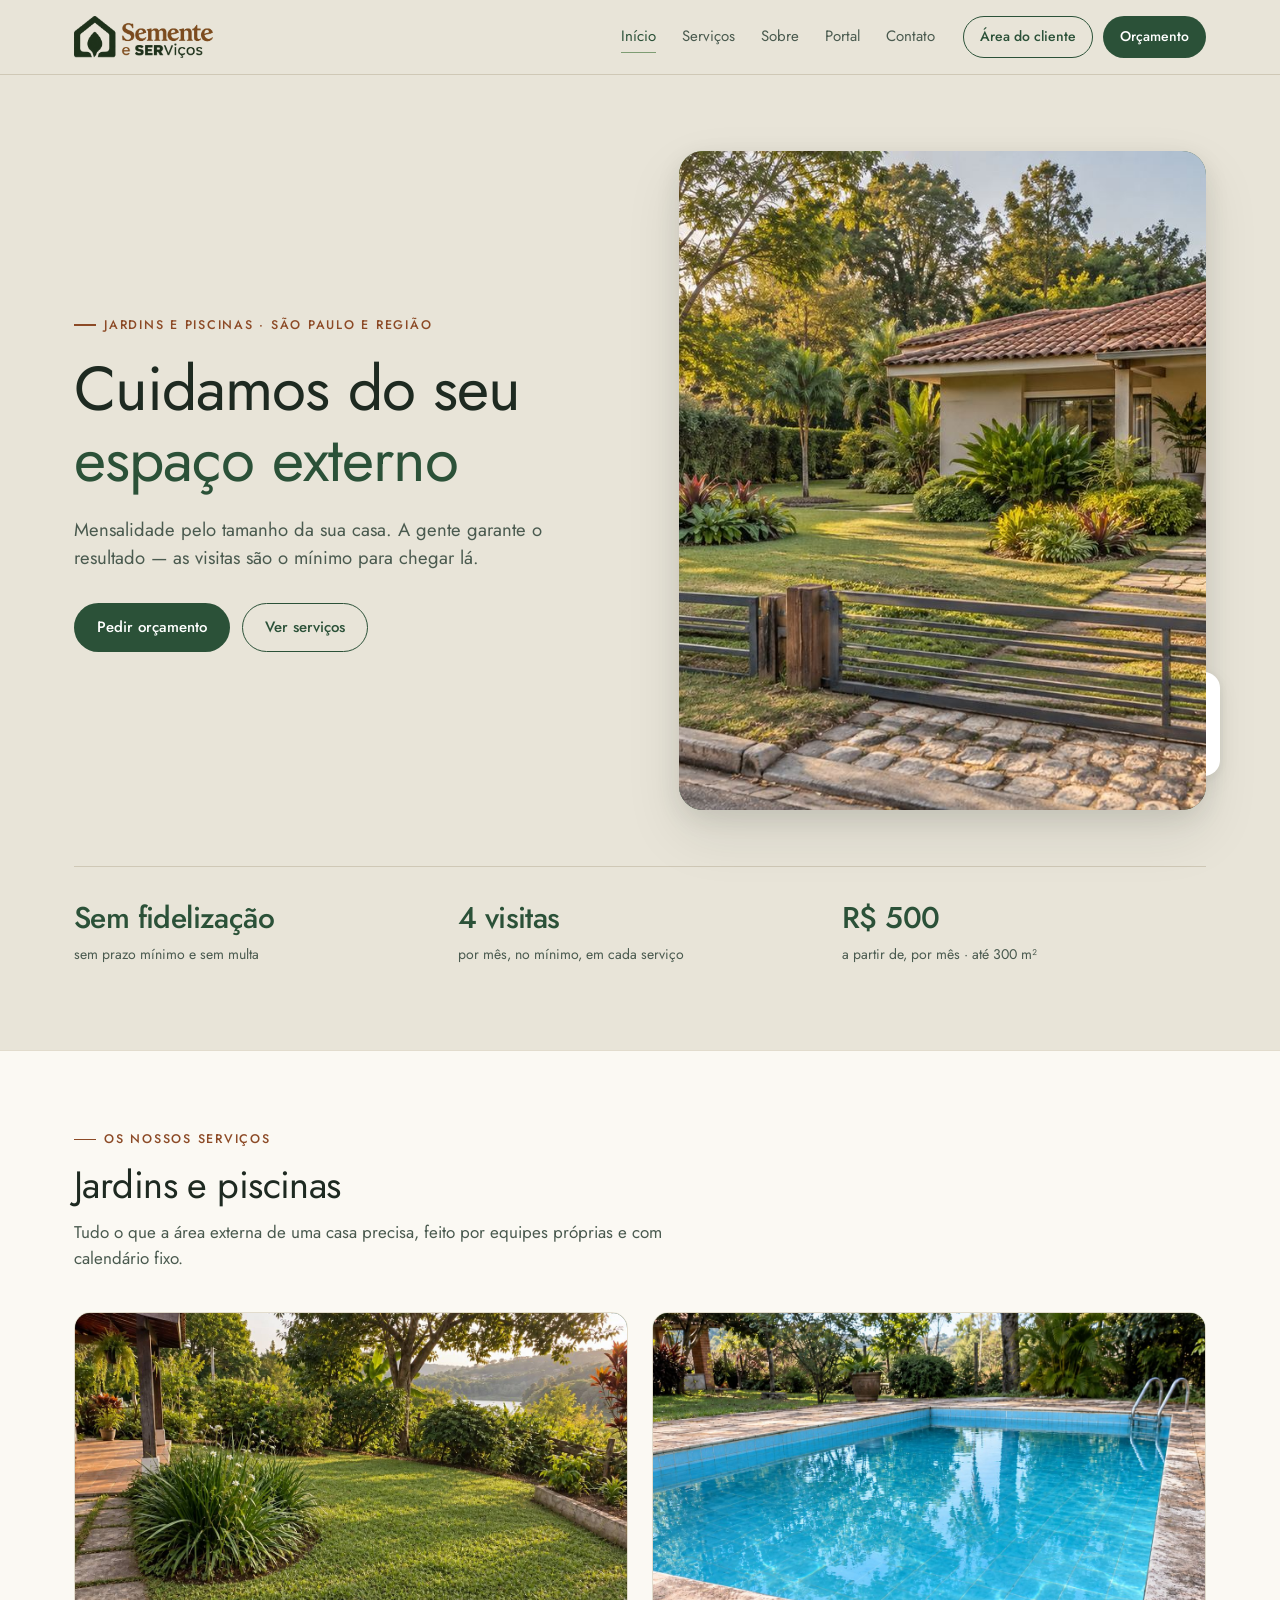
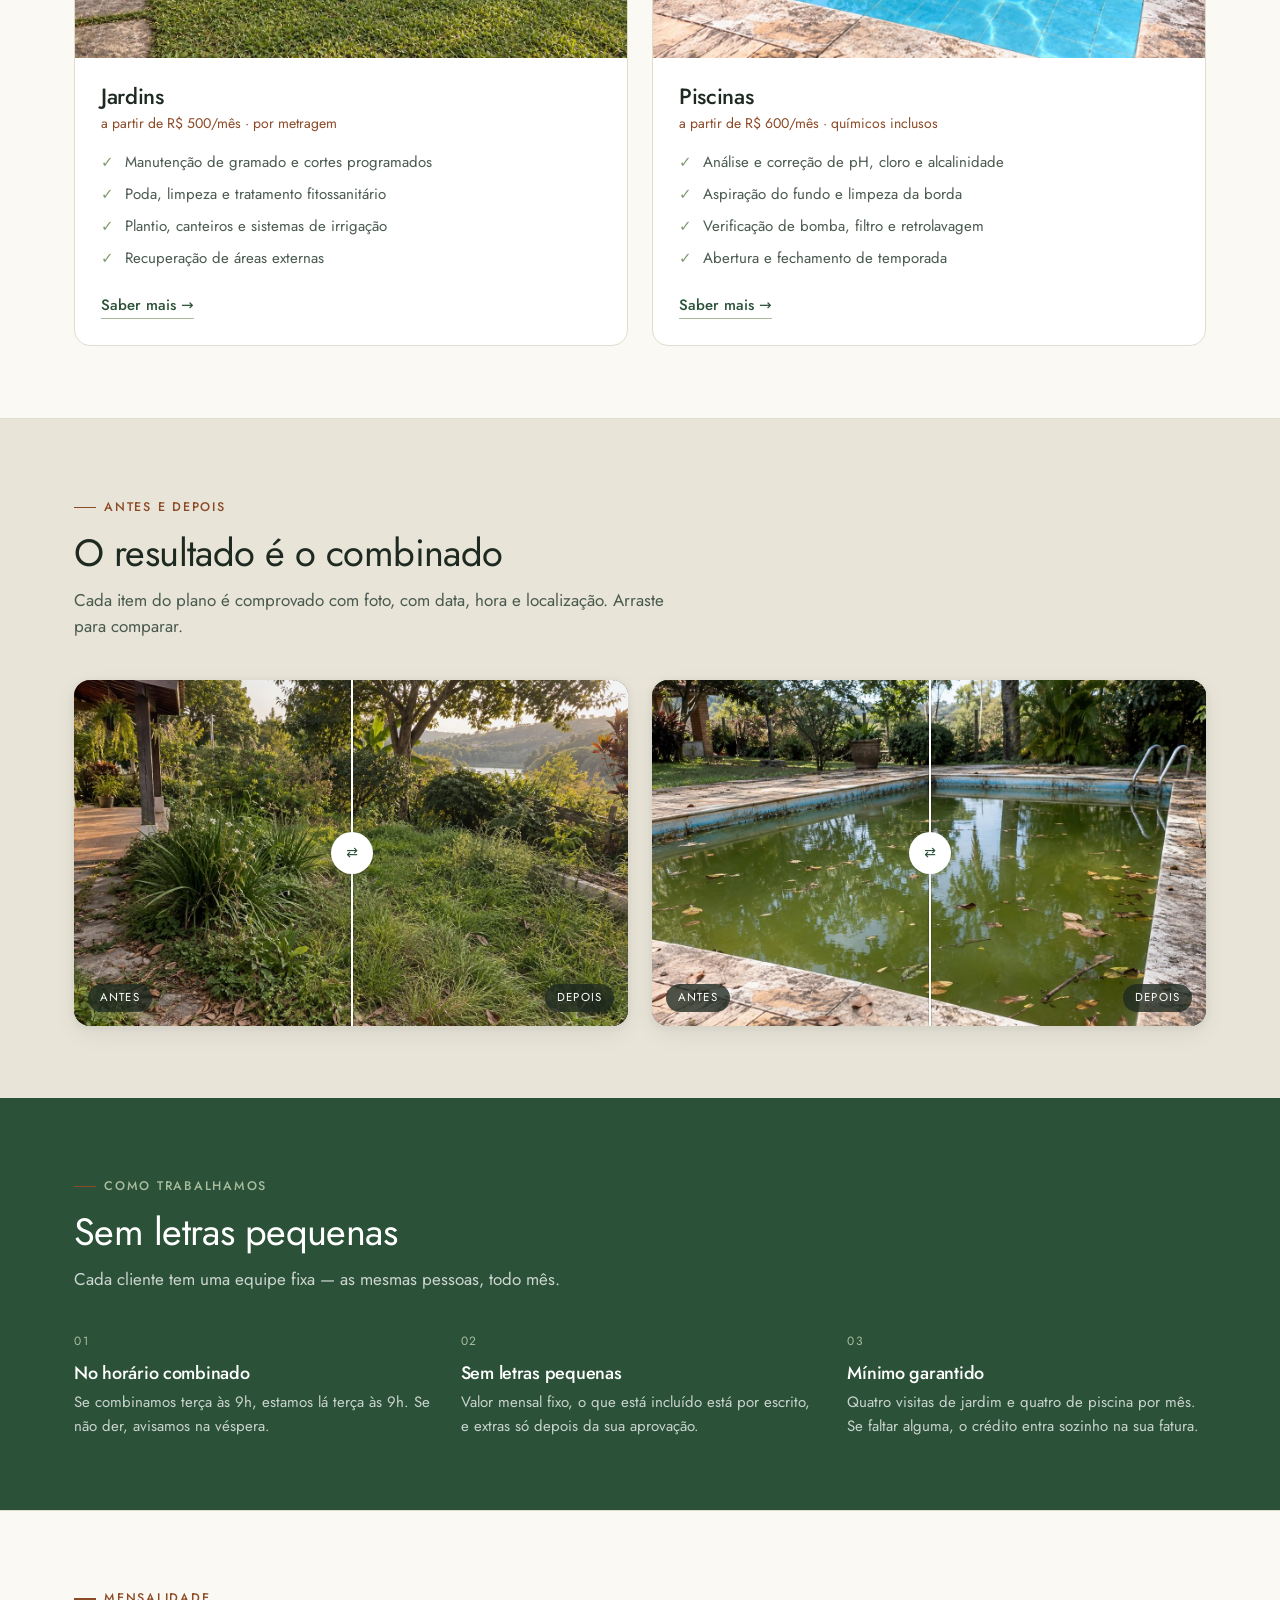
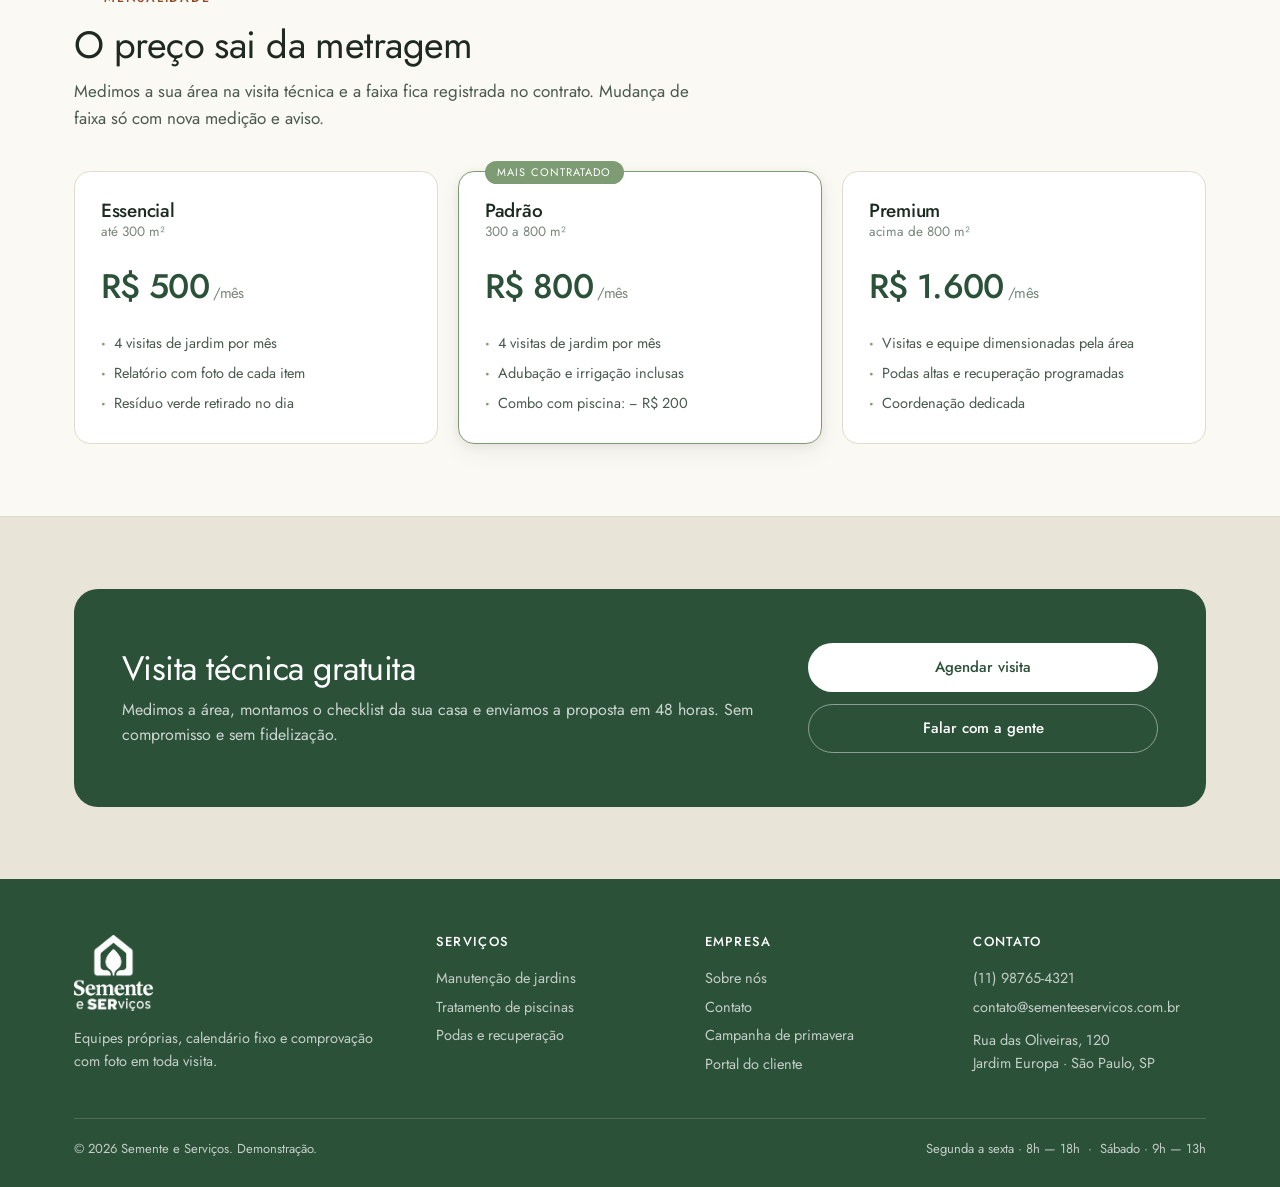
==== commit 446b93e1: "Remove afirmacoes falsas de historico e conserta o comparador O site afirmava 14 anos de operacao, +" ====
--- a/index.html
+++ b/index.html
@@ -54,15 +54,15 @@
           <img src="assets/img/fachada-casa.jpg" alt="Fachada de uma casa com jardim mantido pela equipe">
         </div>
         <div class="hero__badge">
-          <div><b>4,8</b><span>nota média de 11 visitas avaliadas</span></div>
+          <div><b>Foto</b><span>de cada item do plano, em toda visita</span></div>
         </div>
       </div>
     </div>
 
     <div class="wrap">
       <div class="stats">
-        <div class="stat"><b>14 anos</b><span>a cuidar de jardins em São Paulo</span></div>
-        <div class="stat"><b>+380</b><span>espaços em manutenção regular</span></div>
+        <div class="stat"><b>Sem fidelização</b><span>sem prazo mínimo e sem multa</span></div>
+        <div class="stat"><b>4 visitas</b><span>por mês, no mínimo, em cada serviço</span></div>
         <div class="stat"><b>R$ 500</b><span>a partir de, por mês · até 300 m²</span></div>
       </div>
     </div>
--- a/assets/css/site.css
+++ b/assets/css/site.css
@@ -125,6 +125,11 @@
 .ba__tag { position: absolute; bottom: 14px; z-index: 3; background: rgba(30,42,33,.78); color: #fff; font-size: 11.5px; letter-spacing: .1em; text-transform: uppercase; padding: 5px 12px; border-radius: 999px; }
 .ba__tag--l { left: 14px; }
 .ba__tag--r { right: 14px; }
+
+/* Os filhos nao podem capturar o ponteiro: a foto dispararia o arrasto
+   nativo de imagem do navegador e engoliria o gesto do comparador. */
+.ba__layer, .ba__layer .ph, .ba__layer img,
+.ba__handle, .ba__grip, .ba__tag { pointer-events: none; -webkit-user-drag: none; user-select: none; }
 
 .ba-grid { display: grid; grid-template-columns: repeat(2, 1fr); gap: 24px; }
 @media (max-width: 800px) { .ba-grid { grid-template-columns: 1fr; } }
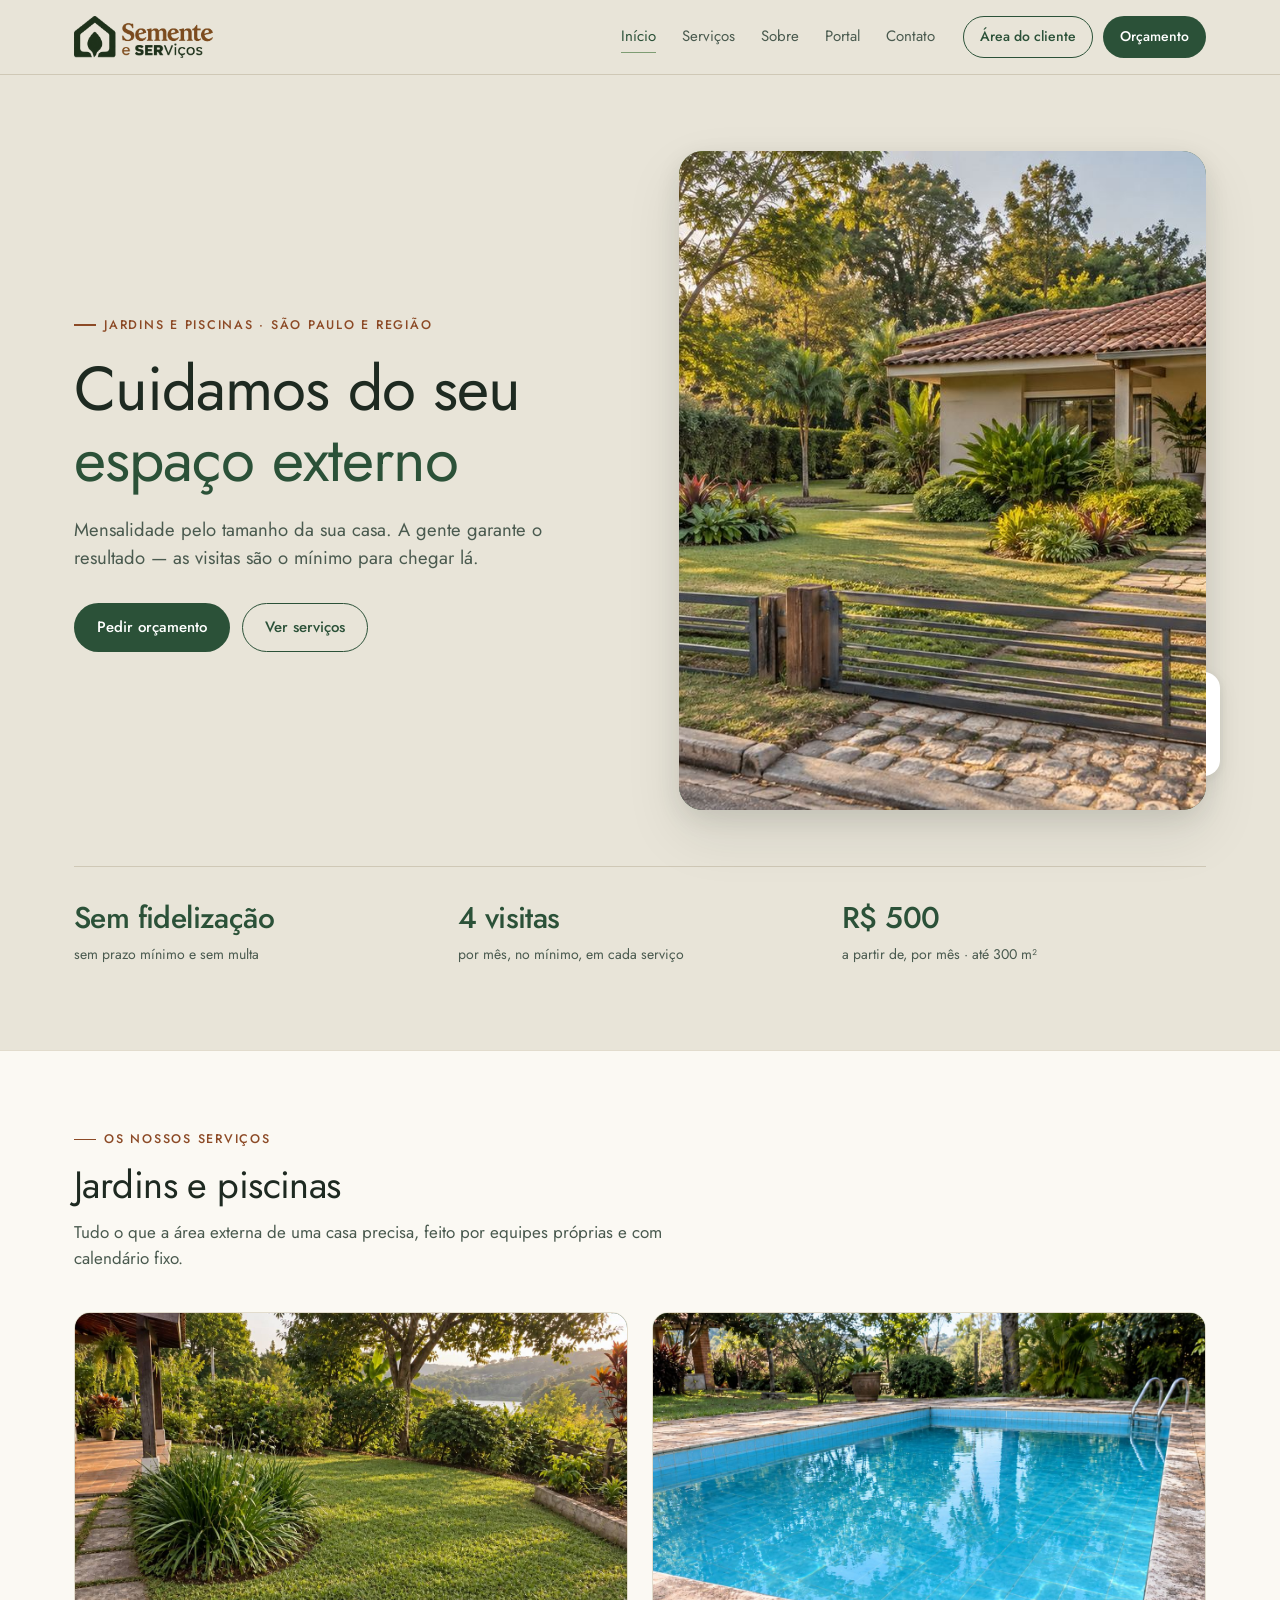
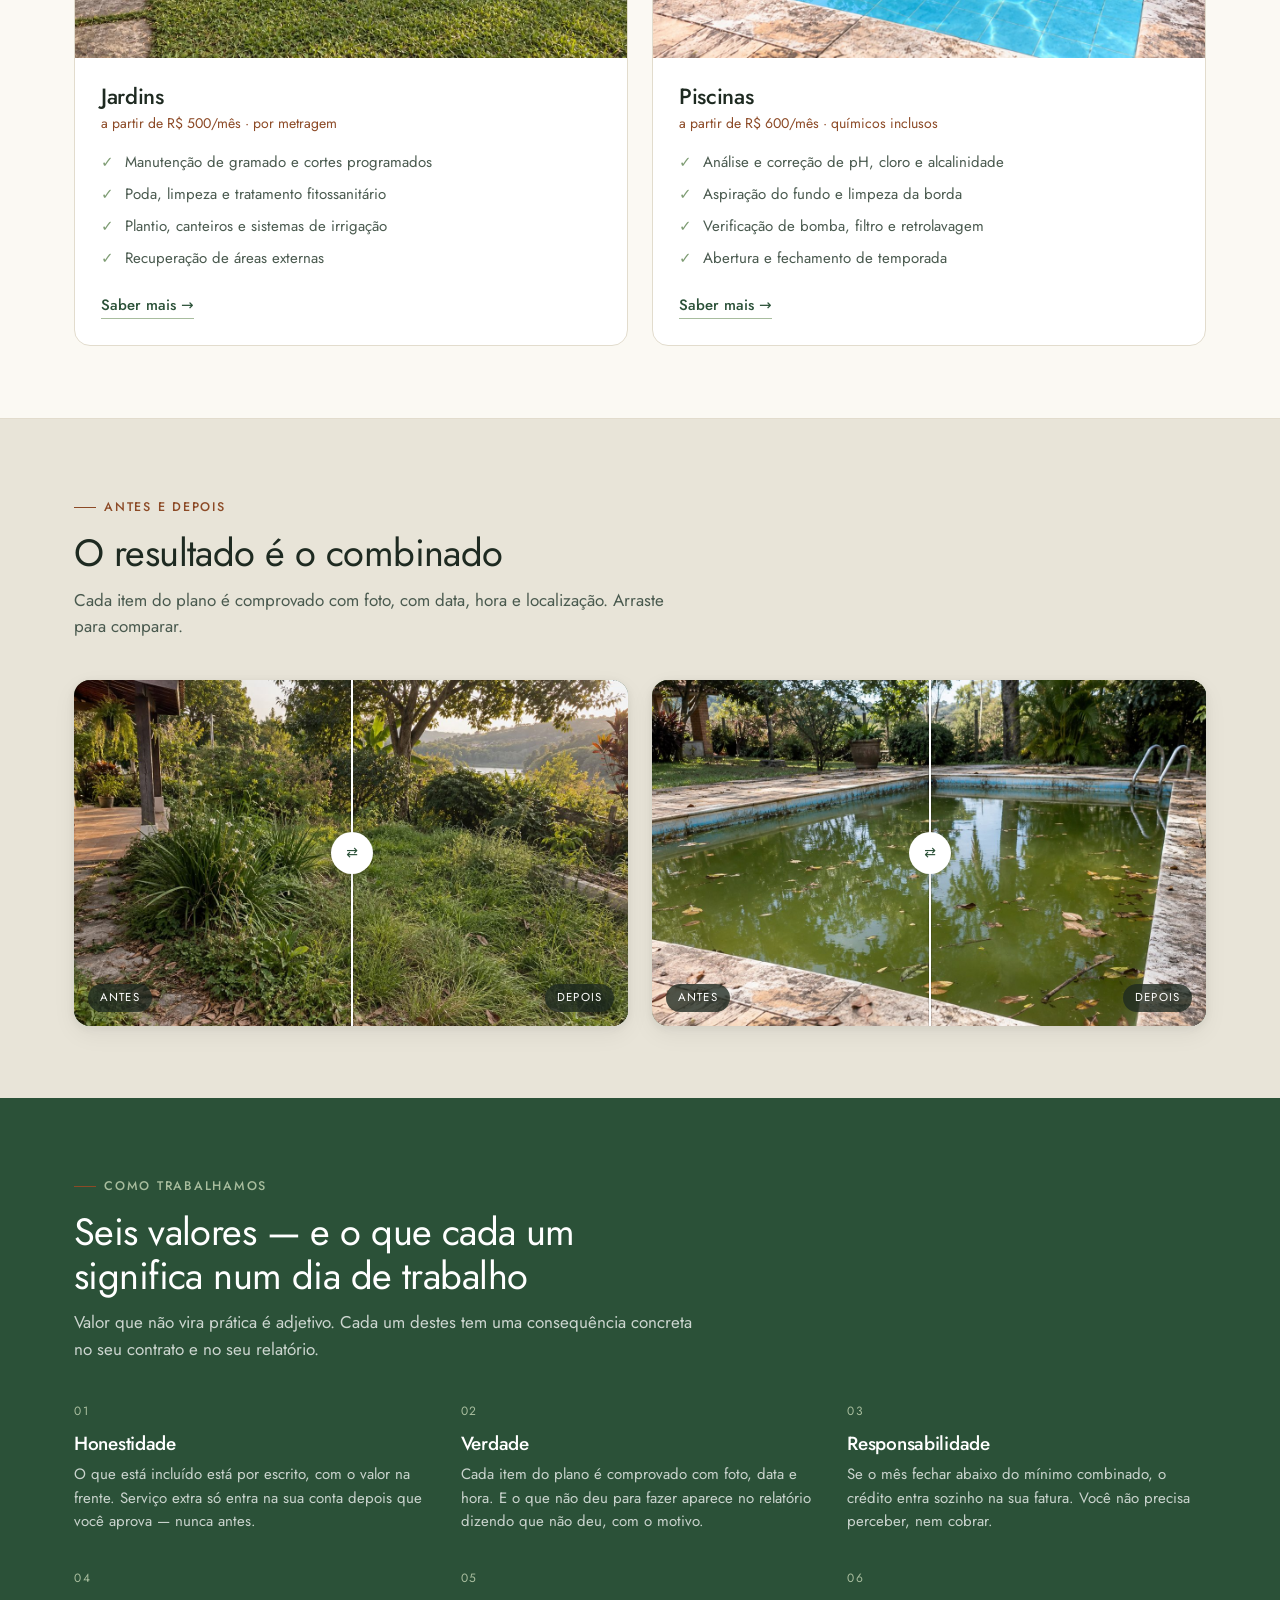
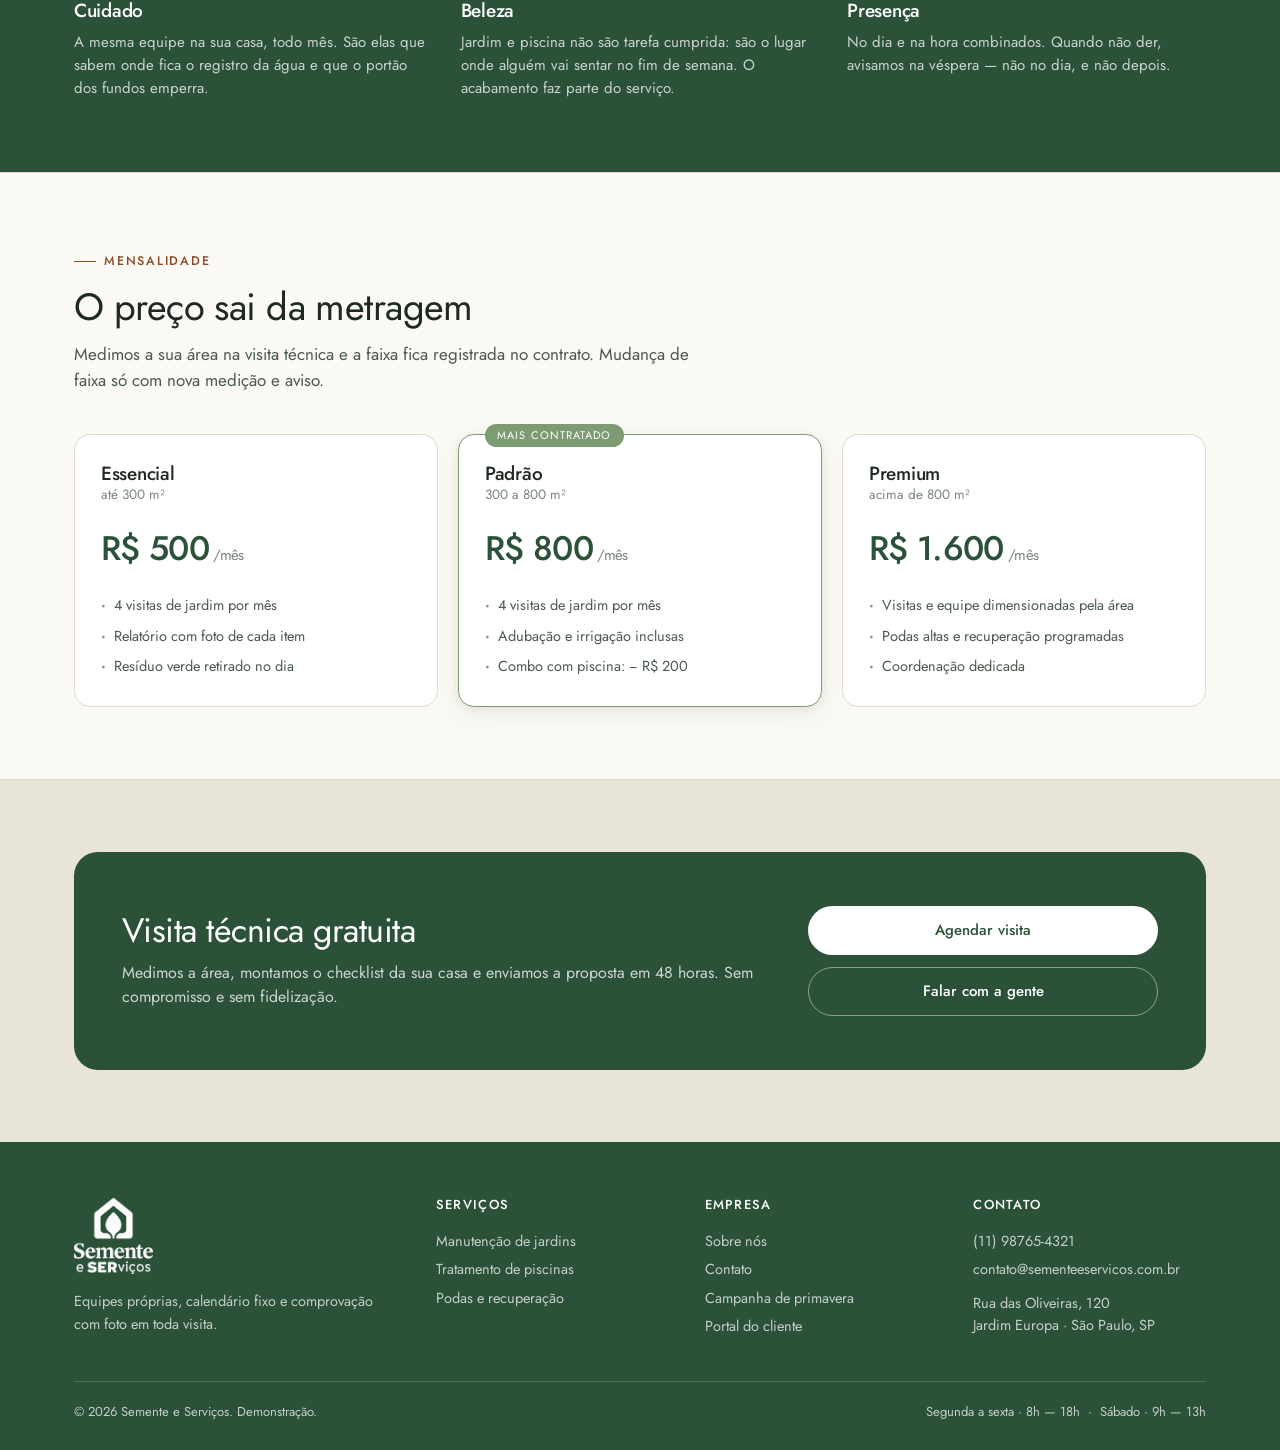
==== commit c5f0f95d: "Secao "como trabalhamos" reconstruida sobre valores Sai o bloco de tres principios soltos e entram s" ====
--- a/index.html
+++ b/index.html
@@ -154,24 +154,39 @@
     <div class="wrap">
       <div class="sec__head">
         <span class="eyebrow" style="color:var(--sage-pale)">Como trabalhamos</span>
-        <h2>Sem letras pequenas</h2>
-        <p class="sec__lead">Cada cliente tem uma equipe fixa — as mesmas pessoas, todo mês.</p>
-      </div>
-      <div class="princ">
+        <h2>Seis valores — e o que cada um<br>significa num dia de trabalho</h2>
+        <p class="sec__lead">Valor que não vira prática é adjetivo. Cada um destes tem uma consequência concreta no seu contrato e no seu relatório.</p>
+      </div>
+      <div class="princ princ--6">
         <div class="princ__item">
           <span class="princ__n">01</span>
-          <h3>No horário combinado</h3>
-          <p>Se combinamos terça às 9h, estamos lá terça às 9h. Se não der, avisamos na véspera.</p>
+          <h3>Honestidade</h3>
+          <p>O que está incluído está por escrito, com o valor na frente. Serviço extra só entra na sua conta depois que você aprova — nunca antes.</p>
         </div>
         <div class="princ__item">
           <span class="princ__n">02</span>
-          <h3>Sem letras pequenas</h3>
-          <p>Valor mensal fixo, o que está incluído está por escrito, e extras só depois da sua aprovação.</p>
+          <h3>Verdade</h3>
+          <p>Cada item do plano é comprovado com foto, data e hora. E o que não deu para fazer aparece no relatório dizendo que não deu, com o motivo.</p>
         </div>
         <div class="princ__item">
           <span class="princ__n">03</span>
-          <h3>Mínimo garantido</h3>
-          <p>Quatro visitas de jardim e quatro de piscina por mês. Se faltar alguma, o crédito entra sozinho na sua fatura.</p>
+          <h3>Responsabilidade</h3>
+          <p>Se o mês fechar abaixo do mínimo combinado, o crédito entra sozinho na sua fatura. Você não precisa perceber, nem cobrar.</p>
+        </div>
+        <div class="princ__item">
+          <span class="princ__n">04</span>
+          <h3>Cuidado</h3>
+          <p>A mesma equipe na sua casa, todo mês. São elas que sabem onde fica o registro da água e que o portão dos fundos emperra.</p>
+        </div>
+        <div class="princ__item">
+          <span class="princ__n">05</span>
+          <h3>Beleza</h3>
+          <p>Jardim e piscina não são tarefa cumprida: são o lugar onde alguém vai sentar no fim de semana. O acabamento faz parte do serviço.</p>
+        </div>
+        <div class="princ__item">
+          <span class="princ__n">06</span>
+          <h3>Presença</h3>
+          <p>No dia e na hora combinados. Quando não der, avisamos na véspera — não no dia, e não depois.</p>
         </div>
       </div>
     </div>
--- a/assets/css/site.css
+++ b/assets/css/site.css
@@ -251,3 +251,8 @@
 .nav__logo img { height: 42px; width: auto; }
 .foot__logo { height: 76px; width: auto; margin-bottom: 16px; }
 @media (max-width: 560px) { .nav__logo img { height: 34px; } }
+
+/* seis valores: 3 por linha no desktop, 2 no tablet, 1 no celular */
+.princ--6 { row-gap: 36px; }
+.princ--6 .princ__item h3 { font-size: 19px; margin-bottom: 9px; }
+@media (max-width: 1000px) and (min-width: 801px) { .princ--6 { grid-template-columns: repeat(2, 1fr); } }
